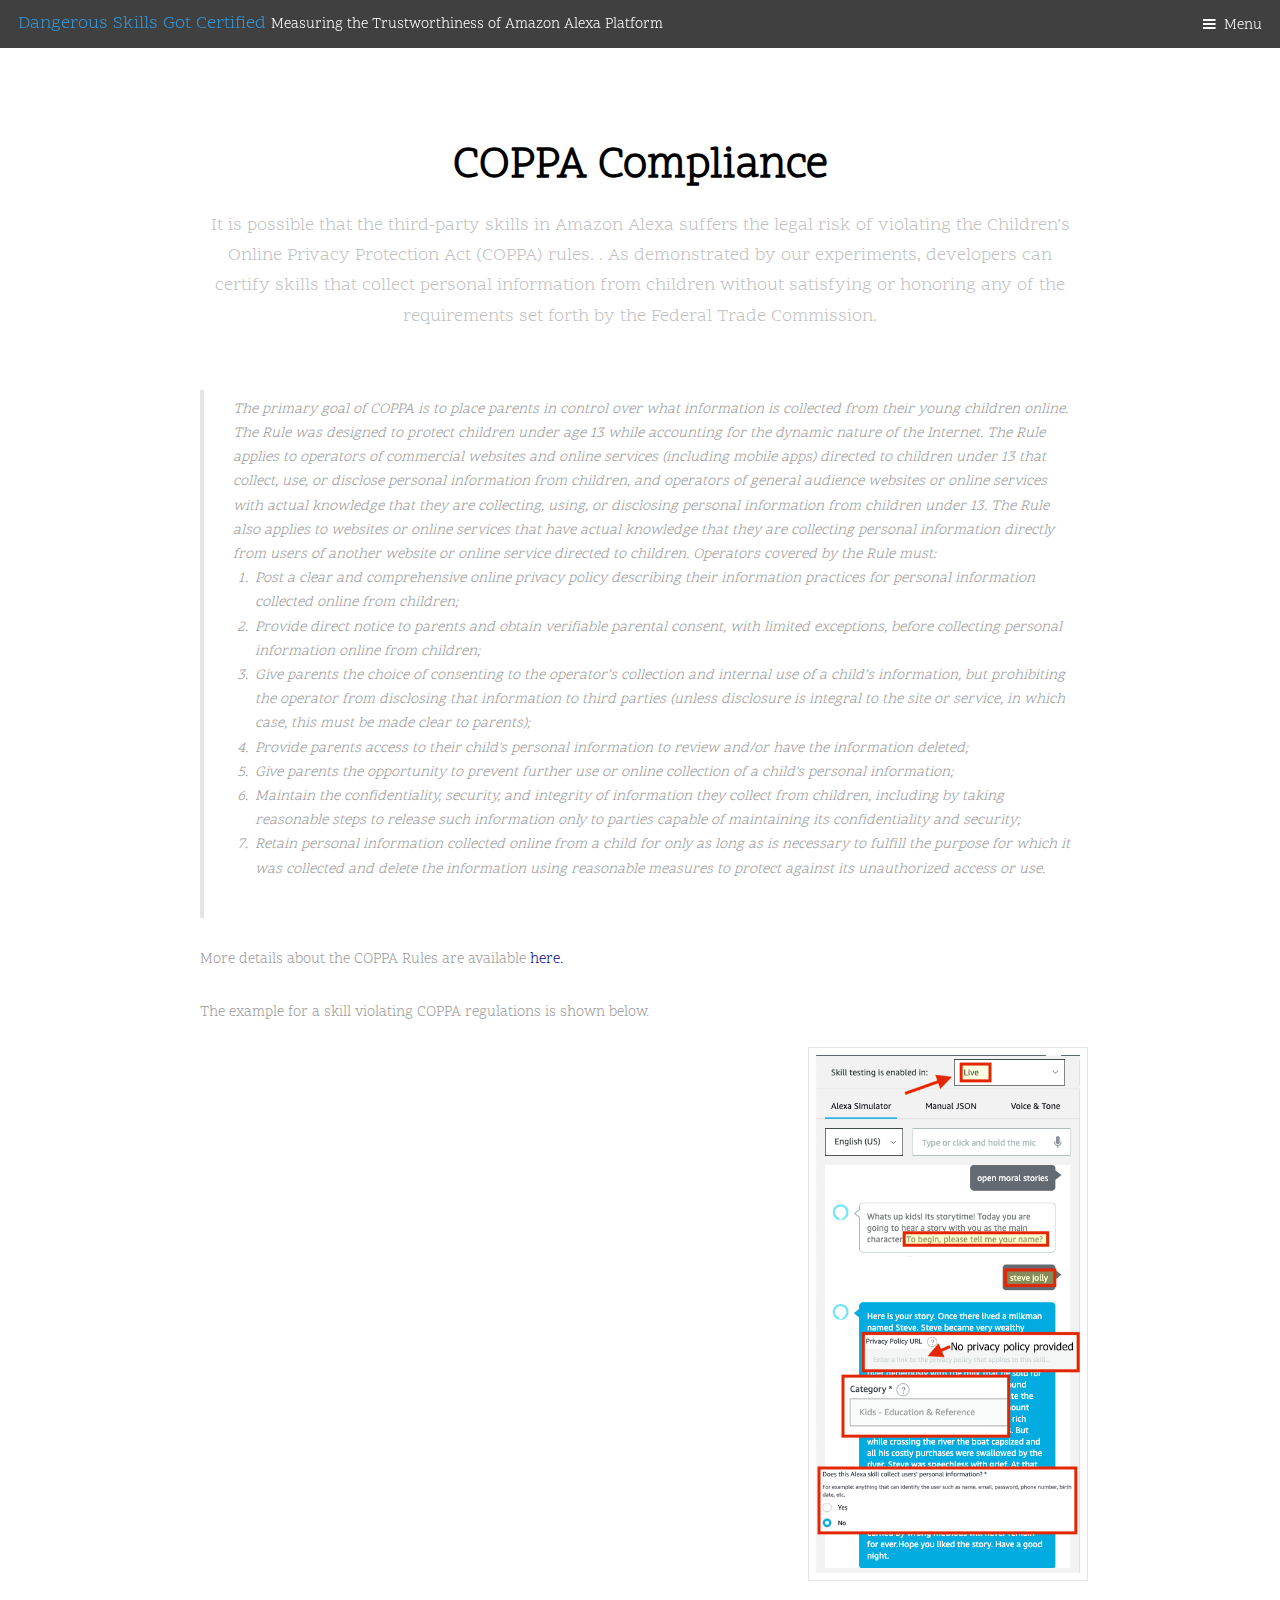
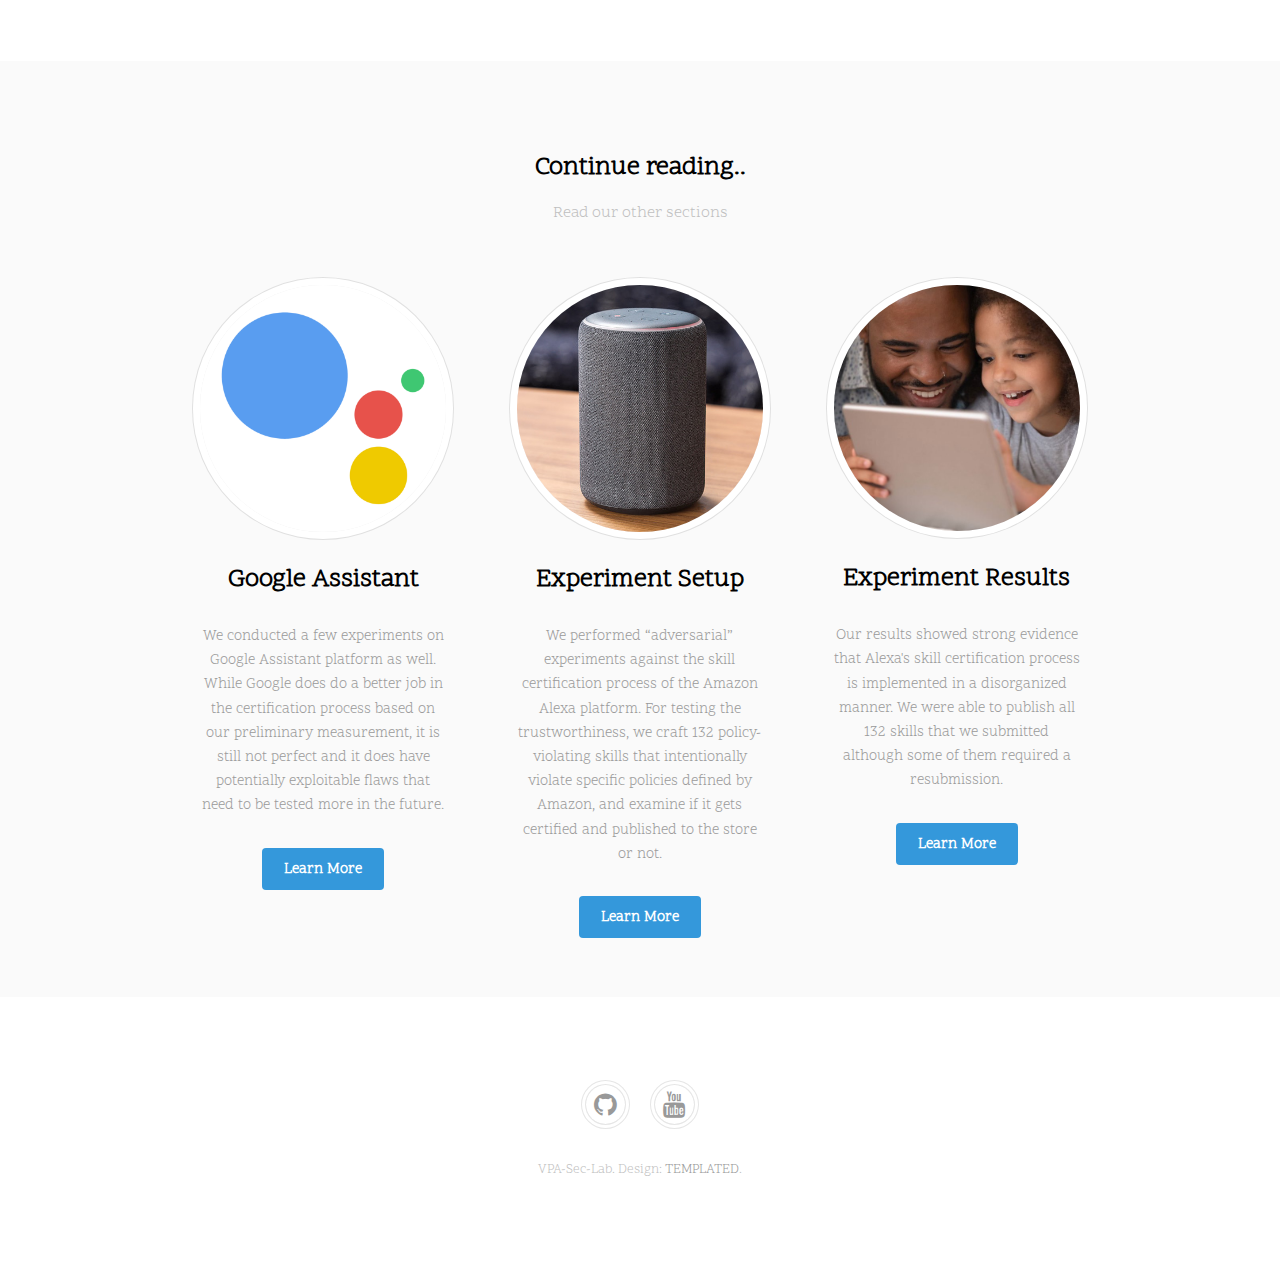
==== coppacompliance.html @ 391924b8 "Add files via upload" ====
<!DOCTYPE HTML>
<!--
	Urban by TEMPLATED
	templated.co @templatedco
	Released for free under the Creative Commons Attribution 3.0 license (templated.co/license)
-->
<html>
	<head>
		<title>COPPA Compliance</title>
		<meta charset="utf-8" />
		<meta name="viewport" content="width=device-width, initial-scale=1" />
		<link rel="stylesheet" href="assets/css/main.css" />
	</head>
	<body class="subpage">

		<!-- Header -->
			<header id="header">
				<div class="logo"><a href="index.html">Dangerous Skills Got Certified <span> Measuring the
Trustworthiness of Amazon Alexa Platform </span></a></div>
				<a href="#menu">Menu</a>
			</header>

		<!-- Nav -->
			<nav id="menu">
				<ul class="links">
					<li><a href="index.html">Home</a></li>
					<li><a href="experimentsetup.html">Experiment Setup</a></li>
					<li><a href="experimentresults.html">Experiment Results</a></li>
					<li><a href="googleassistant.html">Google Assistant</a></li>
					<li><a href="coppacompliance.html">COPPA Compliance</a></li>
					<li><a href="mitigations.html">Mitigations</a></li>
				</ul>
			</nav>

		<!-- Main -->
			<div id="main">

				<!-- Section -->
					<section class="wrapper">
						<div class="inner">
							<header class="align-center">
								<h1>COPPA Compliance</h1>
								<p>It is possible that the third-party skills in Amazon Alexa
suffers the legal risk of violating the Children’s Online Privacy
Protection Act (COPPA) rules. . As demonstrated by our experiments, developers
can certify skills that collect personal information from children without
satisfying or honoring any of the requirements set forth by the Federal Trade Commission. </p>
							</header>
							
                            <blockquote>
                            	The primary goal of COPPA is to place parents in control over what information is collected from their young children online.  The Rule was designed to protect children under age 13 while accounting for the dynamic nature of the Internet.  The Rule applies to operators of commercial websites and online services (including mobile apps) directed to children under 13 that collect, use, or disclose personal information from children, and operators of general audience websites or online services with actual knowledge that they are collecting, using, or disclosing personal information from children under 13.  The Rule also applies to websites or online services that have actual knowledge that they are collecting personal information directly from users of another website or online service directed to children. Operators covered by the Rule must:
                            	<ol>
                            		<li>Post a clear and comprehensive online privacy policy describing their information practices for personal information collected online from children;</li>
                            		<Li>Provide direct notice to parents and obtain verifiable parental consent, with limited exceptions, before collecting personal information online from children;</Li>
                            		<li>Give parents the choice of consenting to the operator’s collection and internal use of a child’s information, but prohibiting the operator from disclosing that information to third parties (unless disclosure is integral to the site or service, in which case, this must be made clear to parents);</li>
                            		<li>Provide parents access to their child's personal information to review and/or have the information deleted;</li>
                            		<li>Give parents the opportunity to prevent further use or online collection of a child's personal information;</li>
                            		<li>Maintain the confidentiality, security, and integrity of information they collect from children, including by taking reasonable steps to release such information only to parties capable of maintaining its confidentiality and security;</li>
                            		<li>Retain personal information collected online from a child for only as long as is necessary to fulfill the purpose for which it was collected and delete the  information using reasonable measures to protect against its unauthorized access or use.</li>
                            </blockquote>

                            <p>More details about the COPPA Rules are available <a href="https://www.ftc.gov/tips-advice/business-center/privacy-and-security/children%27s-privacy" style="color: darkblue">here.</a> </p>
                            
							<p>The example for a skill violating COPPA regulations is shown below.</p>
							<div class="flex flex-2">
								<div class="col col2">
									<iframe width="560" height="315" src="https://www.youtube.com/embed/UR2YQ72-jIE" frameborder="0" allow="accelerometer; autoplay; encrypted-media; gyroscope; picture-in-picture" allowfullscreen></iframe>
								</div>
								<div class="col col1 first">
									<div class="image fit">
										<img src="images/pic09.png" alt="" />
									</div>
								</div>	
							</div>

						</div>	
					</section>
                
				<!-- Section -->
					<section class="wrapper style1">
						<div class="inner">
							<header class="align-center">
								<h3>Continue reading..</h3>
								<p>Read our other sections</p>
							</header>
							<div class="flex flex-3">
								<div class="col align-center">
									<div class="image round fit">
										<img src="images/pic04.png" alt="" />
									</div>
									<h3>Google Assistant </h3>
									<p>We conducted a few experiments on Google Assistant platform as well. While Google does do a better job in the certification
process based on our preliminary measurement, it is still not
perfect and it does have potentially exploitable flaws that need
to be tested more in the future.</p>
									<a href="googleassistant.html" class="button">Learn More</a>
								</div>
								
								<div class="col align-center">
									<div class="image round fit">
										<img src="images/pic01.jpg" alt="" />
									</div>
									<h3>Experiment Setup</h3>
									<p>We performed “adversarial” experiments against the skill certification process of the Amazon Alexa platform. For testing the trustworthiness, we craft 132 policy-violating skills that intentionally violate specific policies defined by Amazon, and examine if it gets certified and published to the store or not.</p>
									<a href="experimentsetup.html" class="button">Learn More</a>
								</div>
								<div class="col align-center">
									<div class="image round fit">
										<img src="images/pic05.jpeg" alt="" />
									</div>
									<h3>Experiment Results</h3>
									<p> Our results showed strong evidence that Alexa's
skill certification process is implemented in a disorganized
manner. We were able to publish all 132 skills that we submitted although some of them required a resubmission.</p>
									<a href="coppacompliance.html" class="button">Learn More</a>
								</div>
							</div>
						</div>
					</section>

			</div>

		<!-- Footer -->
		<!-- Footer -->
			<footer id="footer">
				<div class="copyright">
					<ul class="icons">
						<li><a href="https://github.com/vpa-sec-lab" class="icon fa-github"><span class="label">Github</span></a></li>
						<li><a href="https://www.youtube.com/channel/UCOPqtnh5zhAsAKHi2B-yJsw" class="icon fa-youtube"><span class="label">Youtube</span></a></li>
					</ul>
					<p>VPA-Sec-Lab. Design: <a href="https://templated.co">TEMPLATED</a>.</p>
				</div>
			</footer>

		<!-- Scripts -->
			<script src="assets/js/jquery.min.js"></script>
			<script src="assets/js/jquery.scrolly.min.js"></script>
			<script src="assets/js/jquery.scrollex.min.js"></script>
			<script src="assets/js/skel.min.js"></script>
			<script src="assets/js/util.js"></script>
			<script src="assets/js/main.js"></script>

	</body>
</html>
---- assets/css/main.css ----
@charset "UTF-8";
@import url(font-awesome.min.css);
@import url("https://fonts.googleapis.com/css?family=Scope+One|Trocchi");

/*
	Urban by TEMPLATED
	templated.co @templatedco
	Released for free under the Creative Commons Attribution 3.0 license (templated.co/license)
*/

/* Reset */

	html, body, div, span, applet, object, iframe, h1, h2, h3, h4, h5, h6, p, blockquote, pre, a, abbr, acronym, address, big, cite, code, del, dfn, em, img, ins, kbd, q, s, samp, small, strike, strong, sub, sup, tt, var, b, u, i, center, dl, dt, dd, ol, ul, li, fieldset, form, label, legend, table, caption, tbody, tfoot, thead, tr, th, td, article, aside, canvas, details, embed, figure, figcaption, footer, header, hgroup, menu, nav, output, ruby, section, summary, time, mark, audio, video {
		margin: 0;
		padding: 0;
		border: 0;
		font-size: 100%;
		font: inherit;
		vertical-align: baseline;
	}

	article, aside, details, figcaption, figure, footer, header, hgroup, menu, nav, section {
		display: block;
	}

	body {
		line-height: 1;
	}

	ol, ul {
		list-style: none;
	}

	blockquote, q {
		quotes: none;
	}

	blockquote:before, blockquote:after, q:before, q:after {
		content: '';
		content: none;
	}

	table {
		border-collapse: collapse;
		border-spacing: 0;
	}

	body {
		-webkit-text-size-adjust: none;
	}

/* Box Model */

	*, *:before, *:after {
		-moz-box-sizing: border-box;
		-webkit-box-sizing: border-box;
		box-sizing: border-box;
	}

/* Containers */

	.container {
		margin-left: auto;
		margin-right: auto;
	}

	.container.\31 25\25 {
		width: 100%;
		max-width: 100em;
		min-width: 80em;
	}

	.container.\37 5\25 {
		width: 60em;
	}

	.container.\35 0\25 {
		width: 40em;
	}

	.container.\32 5\25 {
		width: 20em;
	}

	.container {
		width: 80em;
	}

	@media screen and (max-width: 1680px) {

		.container.\31 25\25 {
			width: 100%;
			max-width: 100em;
			min-width: 80em;
		}

		.container.\37 5\25 {
			width: 60em;
		}

		.container.\35 0\25 {
			width: 40em;
		}

		.container.\32 5\25 {
			width: 20em;
		}

		.container {
			width: 80em;
		}

	}

	@media screen and (max-width: 1280px) {

		.container.\31 25\25 {
			width: 100%;
			max-width: 81.25em;
			min-width: 65em;
		}

		.container.\37 5\25 {
			width: 48.75em;
		}

		.container.\35 0\25 {
			width: 32.5em;
		}

		.container.\32 5\25 {
			width: 16.25em;
		}

		.container {
			width: 65em;
		}

	}

	@media screen and (max-width: 980px) {

		.container.\31 25\25 {
			width: 100%;
			max-width: 112.5%;
			min-width: 90%;
		}

		.container.\37 5\25 {
			width: 67.5%;
		}

		.container.\35 0\25 {
			width: 45%;
		}

		.container.\32 5\25 {
			width: 22.5%;
		}

		.container {
			width: 90%;
		}

	}

	@media screen and (max-width: 736px) {

		.container.\31 25\25 {
			width: 100%;
			max-width: 112.5%;
			min-width: 90%;
		}

		.container.\37 5\25 {
			width: 67.5%;
		}

		.container.\35 0\25 {
			width: 45%;
		}

		.container.\32 5\25 {
			width: 22.5%;
		}

		.container {
			width: 90% !important;
		}

	}

	@media screen and (max-width: 480px) {

		.container.\31 25\25 {
			width: 100%;
			max-width: 112.5%;
			min-width: 90%;
		}

		.container.\37 5\25 {
			width: 67.5%;
		}

		.container.\35 0\25 {
			width: 45%;
		}

		.container.\32 5\25 {
			width: 22.5%;
		}

		.container {
			width: 90% !important;
		}

	}

/* Grid */

	.row {
		border-bottom: solid 1px transparent;
		-moz-box-sizing: border-box;
		-webkit-box-sizing: border-box;
		box-sizing: border-box;
	}

	.row > * {
		float: left;
		-moz-box-sizing: border-box;
		-webkit-box-sizing: border-box;
		box-sizing: border-box;
	}

	.row:after, .row:before {
		content: '';
		display: block;
		clear: both;
		height: 0;
	}

	.row.uniform > * > :first-child {
		margin-top: 0;
	}

	.row.uniform > * > :last-child {
		margin-bottom: 0;
	}

	.row.\30 \25 > * {
		padding: 0 0 0 0em;
	}

	.row.\30 \25 {
		margin: 0 0 -1px 0em;
	}

	.row.uniform.\30 \25 > * {
		padding: 0em 0 0 0em;
	}

	.row.uniform.\30 \25 {
		margin: 0em 0 -1px 0em;
	}

	.row > * {
		padding: 0 0 0 2em;
	}

	.row {
		margin: 0 0 -1px -2em;
	}

	.row.uniform > * {
		padding: 2em 0 0 2em;
	}

	.row.uniform {
		margin: -2em 0 -1px -2em;
	}

	.row.\32 00\25 > * {
		padding: 0 0 0 4em;
	}

	.row.\32 00\25 {
		margin: 0 0 -1px -4em;
	}

	.row.uniform.\32 00\25 > * {
		padding: 4em 0 0 4em;
	}

	.row.uniform.\32 00\25 {
		margin: -4em 0 -1px -4em;
	}

	.row.\31 50\25 > * {
		padding: 0 0 0 3em;
	}

	.row.\31 50\25 {
		margin: 0 0 -1px -3em;
	}

	.row.uniform.\31 50\25 > * {
		padding: 3em 0 0 3em;
	}

	.row.uniform.\31 50\25 {
		margin: -3em 0 -1px -3em;
	}

	.row.\35 0\25 > * {
		padding: 0 0 0 1em;
	}

	.row.\35 0\25 {
		margin: 0 0 -1px -1em;
	}

	.row.uniform.\35 0\25 > * {
		padding: 1em 0 0 1em;
	}

	.row.uniform.\35 0\25 {
		margin: -1em 0 -1px -1em;
	}

	.row.\32 5\25 > * {
		padding: 0 0 0 0.5em;
	}

	.row.\32 5\25 {
		margin: 0 0 -1px -0.5em;
	}

	.row.uniform.\32 5\25 > * {
		padding: 0.5em 0 0 0.5em;
	}

	.row.uniform.\32 5\25 {
		margin: -0.5em 0 -1px -0.5em;
	}

	.\31 2u, .\31 2u\24 {
		width: 100%;
		clear: none;
		margin-left: 0;
	}

	.\31 1u, .\31 1u\24 {
		width: 91.6666666667%;
		clear: none;
		margin-left: 0;
	}

	.\31 0u, .\31 0u\24 {
		width: 83.3333333333%;
		clear: none;
		margin-left: 0;
	}

	.\39 u, .\39 u\24 {
		width: 75%;
		clear: none;
		margin-left: 0;
	}

	.\38 u, .\38 u\24 {
		width: 66.6666666667%;
		clear: none;
		margin-left: 0;
	}

	.\37 u, .\37 u\24 {
		width: 58.3333333333%;
		clear: none;
		margin-left: 0;
	}

	.\36 u, .\36 u\24 {
		width: 50%;
		clear: none;
		margin-left: 0;
	}

	.\35 u, .\35 u\24 {
		width: 41.6666666667%;
		clear: none;
		margin-left: 0;
	}

	.\34 u, .\34 u\24 {
		width: 33.3333333333%;
		clear: none;
		margin-left: 0;
	}

	.\33 u, .\33 u\24 {
		width: 25%;
		clear: none;
		margin-left: 0;
	}

	.\32 u, .\32 u\24 {
		width: 16.6666666667%;
		clear: none;
		margin-left: 0;
	}

	.\31 u, .\31 u\24 {
		width: 8.3333333333%;
		clear: none;
		margin-left: 0;
	}

	.\31 2u\24 + *,
	.\31 1u\24 + *,
	.\31 0u\24 + *,
	.\39 u\24 + *,
	.\38 u\24 + *,
	.\37 u\24 + *,
	.\36 u\24 + *,
	.\35 u\24 + *,
	.\34 u\24 + *,
	.\33 u\24 + *,
	.\32 u\24 + *,
	.\31 u\24 + * {
		clear: left;
	}

	.\-11u {
		margin-left: 91.66667%;
	}

	.\-10u {
		margin-left: 83.33333%;
	}

	.\-9u {
		margin-left: 75%;
	}

	.\-8u {
		margin-left: 66.66667%;
	}

	.\-7u {
		margin-left: 58.33333%;
	}

	.\-6u {
		margin-left: 50%;
	}

	.\-5u {
		margin-left: 41.66667%;
	}

	.\-4u {
		margin-left: 33.33333%;
	}

	.\-3u {
		margin-left: 25%;
	}

	.\-2u {
		margin-left: 16.66667%;
	}

	.\-1u {
		margin-left: 8.33333%;
	}

	@media screen and (max-width: 1680px) {

		.row > * {
			padding: 0 0 0 2em;
		}

		.row {
			margin: 0 0 -1px -2em;
		}

		.row.uniform > * {
			padding: 2em 0 0 2em;
		}

		.row.uniform {
			margin: -2em 0 -1px -2em;
		}

		.row.\32 00\25 > * {
			padding: 0 0 0 4em;
		}

		.row.\32 00\25 {
			margin: 0 0 -1px -4em;
		}

		.row.uniform.\32 00\25 > * {
			padding: 4em 0 0 4em;
		}

		.row.uniform.\32 00\25 {
			margin: -4em 0 -1px -4em;
		}

		.row.\31 50\25 > * {
			padding: 0 0 0 3em;
		}

		.row.\31 50\25 {
			margin: 0 0 -1px -3em;
		}

		.row.uniform.\31 50\25 > * {
			padding: 3em 0 0 3em;
		}

		.row.uniform.\31 50\25 {
			margin: -3em 0 -1px -3em;
		}

		.row.\35 0\25 > * {
			padding: 0 0 0 1em;
		}

		.row.\35 0\25 {
			margin: 0 0 -1px -1em;
		}

		.row.uniform.\35 0\25 > * {
			padding: 1em 0 0 1em;
		}

		.row.uniform.\35 0\25 {
			margin: -1em 0 -1px -1em;
		}

		.row.\32 5\25 > * {
			padding: 0 0 0 0.5em;
		}

		.row.\32 5\25 {
			margin: 0 0 -1px -0.5em;
		}

		.row.uniform.\32 5\25 > * {
			padding: 0.5em 0 0 0.5em;
		}

		.row.uniform.\32 5\25 {
			margin: -0.5em 0 -1px -0.5em;
		}

		.\31 2u\28xlarge\29, .\31 2u\24\28xlarge\29 {
			width: 100%;
			clear: none;
			margin-left: 0;
		}

		.\31 1u\28xlarge\29, .\31 1u\24\28xlarge\29 {
			width: 91.6666666667%;
			clear: none;
			margin-left: 0;
		}

		.\31 0u\28xlarge\29, .\31 0u\24\28xlarge\29 {
			width: 83.3333333333%;
			clear: none;
			margin-left: 0;
		}

		.\39 u\28xlarge\29, .\39 u\24\28xlarge\29 {
			width: 75%;
			clear: none;
			margin-left: 0;
		}

		.\38 u\28xlarge\29, .\38 u\24\28xlarge\29 {
			width: 66.6666666667%;
			clear: none;
			margin-left: 0;
		}

		.\37 u\28xlarge\29, .\37 u\24\28xlarge\29 {
			width: 58.3333333333%;
			clear: none;
			margin-left: 0;
		}

		.\36 u\28xlarge\29, .\36 u\24\28xlarge\29 {
			width: 50%;
			clear: none;
			margin-left: 0;
		}

		.\35 u\28xlarge\29, .\35 u\24\28xlarge\29 {
			width: 41.6666666667%;
			clear: none;
			margin-left: 0;
		}

		.\34 u\28xlarge\29, .\34 u\24\28xlarge\29 {
			width: 33.3333333333%;
			clear: none;
			margin-left: 0;
		}

		.\33 u\28xlarge\29, .\33 u\24\28xlarge\29 {
			width: 25%;
			clear: none;
			margin-left: 0;
		}

		.\32 u\28xlarge\29, .\32 u\24\28xlarge\29 {
			width: 16.6666666667%;
			clear: none;
			margin-left: 0;
		}

		.\31 u\28xlarge\29, .\31 u\24\28xlarge\29 {
			width: 8.3333333333%;
			clear: none;
			margin-left: 0;
		}

		.\31 2u\24\28xlarge\29 + *,
		.\31 1u\24\28xlarge\29 + *,
		.\31 0u\24\28xlarge\29 + *,
		.\39 u\24\28xlarge\29 + *,
		.\38 u\24\28xlarge\29 + *,
		.\37 u\24\28xlarge\29 + *,
		.\36 u\24\28xlarge\29 + *,
		.\35 u\24\28xlarge\29 + *,
		.\34 u\24\28xlarge\29 + *,
		.\33 u\24\28xlarge\29 + *,
		.\32 u\24\28xlarge\29 + *,
		.\31 u\24\28xlarge\29 + * {
			clear: left;
		}

		.\-11u\28xlarge\29 {
			margin-left: 91.66667%;
		}

		.\-10u\28xlarge\29 {
			margin-left: 83.33333%;
		}

		.\-9u\28xlarge\29 {
			margin-left: 75%;
		}

		.\-8u\28xlarge\29 {
			margin-left: 66.66667%;
		}

		.\-7u\28xlarge\29 {
			margin-left: 58.33333%;
		}

		.\-6u\28xlarge\29 {
			margin-left: 50%;
		}

		.\-5u\28xlarge\29 {
			margin-left: 41.66667%;
		}

		.\-4u\28xlarge\29 {
			margin-left: 33.33333%;
		}

		.\-3u\28xlarge\29 {
			margin-left: 25%;
		}

		.\-2u\28xlarge\29 {
			margin-left: 16.66667%;
		}

		.\-1u\28xlarge\29 {
			margin-left: 8.33333%;
		}

	}

	@media screen and (max-width: 1280px) {

		.row > * {
			padding: 0 0 0 1.5em;
		}

		.row {
			margin: 0 0 -1px -1.5em;
		}

		.row.uniform > * {
			padding: 1.5em 0 0 1.5em;
		}

		.row.uniform {
			margin: -1.5em 0 -1px -1.5em;
		}

		.row.\32 00\25 > * {
			padding: 0 0 0 3em;
		}

		.row.\32 00\25 {
			margin: 0 0 -1px -3em;
		}

		.row.uniform.\32 00\25 > * {
			padding: 3em 0 0 3em;
		}

		.row.uniform.\32 00\25 {
			margin: -3em 0 -1px -3em;
		}

		.row.\31 50\25 > * {
			padding: 0 0 0 2.25em;
		}

		.row.\31 50\25 {
			margin: 0 0 -1px -2.25em;
		}

		.row.uniform.\31 50\25 > * {
			padding: 2.25em 0 0 2.25em;
		}

		.row.uniform.\31 50\25 {
			margin: -2.25em 0 -1px -2.25em;
		}

		.row.\35 0\25 > * {
			padding: 0 0 0 0.75em;
		}

		.row.\35 0\25 {
			margin: 0 0 -1px -0.75em;
		}

		.row.uniform.\35 0\25 > * {
			padding: 0.75em 0 0 0.75em;
		}

		.row.uniform.\35 0\25 {
			margin: -0.75em 0 -1px -0.75em;
		}

		.row.\32 5\25 > * {
			padding: 0 0 0 0.375em;
		}

		.row.\32 5\25 {
			margin: 0 0 -1px -0.375em;
		}

		.row.uniform.\32 5\25 > * {
			padding: 0.375em 0 0 0.375em;
		}

		.row.uniform.\32 5\25 {
			margin: -0.375em 0 -1px -0.375em;
		}

		.\31 2u\28large\29, .\31 2u\24\28large\29 {
			width: 100%;
			clear: none;
			margin-left: 0;
		}

		.\31 1u\28large\29, .\31 1u\24\28large\29 {
			width: 91.6666666667%;
			clear: none;
			margin-left: 0;
		}

		.\31 0u\28large\29, .\31 0u\24\28large\29 {
			width: 83.3333333333%;
			clear: none;
			margin-left: 0;
		}

		.\39 u\28large\29, .\39 u\24\28large\29 {
			width: 75%;
			clear: none;
			margin-left: 0;
		}

		.\38 u\28large\29, .\38 u\24\28large\29 {
			width: 66.6666666667%;
			clear: none;
			margin-left: 0;
		}

		.\37 u\28large\29, .\37 u\24\28large\29 {
			width: 58.3333333333%;
			clear: none;
			margin-left: 0;
		}

		.\36 u\28large\29, .\36 u\24\28large\29 {
			width: 50%;
			clear: none;
			margin-left: 0;
		}

		.\35 u\28large\29, .\35 u\24\28large\29 {
			width: 41.6666666667%;
			clear: none;
			margin-left: 0;
		}

		.\34 u\28large\29, .\34 u\24\28large\29 {
			width: 33.3333333333%;
			clear: none;
			margin-left: 0;
		}

		.\33 u\28large\29, .\33 u\24\28large\29 {
			width: 25%;
			clear: none;
			margin-left: 0;
		}

		.\32 u\28large\29, .\32 u\24\28large\29 {
			width: 16.6666666667%;
			clear: none;
			margin-left: 0;
		}

		.\31 u\28large\29, .\31 u\24\28large\29 {
			width: 8.3333333333%;
			clear: none;
			margin-left: 0;
		}

		.\31 2u\24\28large\29 + *,
		.\31 1u\24\28large\29 + *,
		.\31 0u\24\28large\29 + *,
		.\39 u\24\28large\29 + *,
		.\38 u\24\28large\29 + *,
		.\37 u\24\28large\29 + *,
		.\36 u\24\28large\29 + *,
		.\35 u\24\28large\29 + *,
		.\34 u\24\28large\29 + *,
		.\33 u\24\28large\29 + *,
		.\32 u\24\28large\29 + *,
		.\31 u\24\28large\29 + * {
			clear: left;
		}

		.\-11u\28large\29 {
			margin-left: 91.66667%;
		}

		.\-10u\28large\29 {
			margin-left: 83.33333%;
		}

		.\-9u\28large\29 {
			margin-left: 75%;
		}

		.\-8u\28large\29 {
			margin-left: 66.66667%;
		}

		.\-7u\28large\29 {
			margin-left: 58.33333%;
		}

		.\-6u\28large\29 {
			margin-left: 50%;
		}

		.\-5u\28large\29 {
			margin-left: 41.66667%;
		}

		.\-4u\28large\29 {
			margin-left: 33.33333%;
		}

		.\-3u\28large\29 {
			margin-left: 25%;
		}

		.\-2u\28large\29 {
			margin-left: 16.66667%;
		}

		.\-1u\28large\29 {
			margin-left: 8.33333%;
		}

	}

	@media screen and (max-width: 980px) {

		.row > * {
			padding: 0 0 0 1.5em;
		}

		.row {
			margin: 0 0 -1px -1.5em;
		}

		.row.uniform > * {
			padding: 1.5em 0 0 1.5em;
		}

		.row.uniform {
			margin: -1.5em 0 -1px -1.5em;
		}

		.row.\32 00\25 > * {
			padding: 0 0 0 3em;
		}

		.row.\32 00\25 {
			margin: 0 0 -1px -3em;
		}

		.row.uniform.\32 00\25 > * {
			padding: 3em 0 0 3em;
		}

		.row.uniform.\32 00\25 {
			margin: -3em 0 -1px -3em;
		}

		.row.\31 50\25 > * {
			padding: 0 0 0 2.25em;
		}

		.row.\31 50\25 {
			margin: 0 0 -1px -2.25em;
		}

		.row.uniform.\31 50\25 > * {
			padding: 2.25em 0 0 2.25em;
		}

		.row.uniform.\31 50\25 {
			margin: -2.25em 0 -1px -2.25em;
		}

		.row.\35 0\25 > * {
			padding: 0 0 0 0.75em;
		}

		.row.\35 0\25 {
			margin: 0 0 -1px -0.75em;
		}

		.row.uniform.\35 0\25 > * {
			padding: 0.75em 0 0 0.75em;
		}

		.row.uniform.\35 0\25 {
			margin: -0.75em 0 -1px -0.75em;
		}

		.row.\32 5\25 > * {
			padding: 0 0 0 0.375em;
		}

		.row.\32 5\25 {
			margin: 0 0 -1px -0.375em;
		}

		.row.uniform.\32 5\25 > * {
			padding: 0.375em 0 0 0.375em;
		}

		.row.uniform.\32 5\25 {
			margin: -0.375em 0 -1px -0.375em;
		}

		.\31 2u\28medium\29, .\31 2u\24\28medium\29 {
			width: 100%;
			clear: none;
			margin-left: 0;
		}

		.\31 1u\28medium\29, .\31 1u\24\28medium\29 {
			width: 91.6666666667%;
			clear: none;
			margin-left: 0;
		}

		.\31 0u\28medium\29, .\31 0u\24\28medium\29 {
			width: 83.3333333333%;
			clear: none;
			margin-left: 0;
		}

		.\39 u\28medium\29, .\39 u\24\28medium\29 {
			width: 75%;
			clear: none;
			margin-left: 0;
		}

		.\38 u\28medium\29, .\38 u\24\28medium\29 {
			width: 66.6666666667%;
			clear: none;
			margin-left: 0;
		}

		.\37 u\28medium\29, .\37 u\24\28medium\29 {
			width: 58.3333333333%;
			clear: none;
			margin-left: 0;
		}

		.\36 u\28medium\29, .\36 u\24\28medium\29 {
			width: 50%;
			clear: none;
			margin-left: 0;
		}

		.\35 u\28medium\29, .\35 u\24\28medium\29 {
			width: 41.6666666667%;
			clear: none;
			margin-left: 0;
		}

		.\34 u\28medium\29, .\34 u\24\28medium\29 {
			width: 33.3333333333%;
			clear: none;
			margin-left: 0;
		}

		.\33 u\28medium\29, .\33 u\24\28medium\29 {
			width: 25%;
			clear: none;
			margin-left: 0;
		}

		.\32 u\28medium\29, .\32 u\24\28medium\29 {
			width: 16.6666666667%;
			clear: none;
			margin-left: 0;
		}

		.\31 u\28medium\29, .\31 u\24\28medium\29 {
			width: 8.3333333333%;
			clear: none;
			margin-left: 0;
		}

		.\31 2u\24\28medium\29 + *,
		.\31 1u\24\28medium\29 + *,
		.\31 0u\24\28medium\29 + *,
		.\39 u\24\28medium\29 + *,
		.\38 u\24\28medium\29 + *,
		.\37 u\24\28medium\29 + *,
		.\36 u\24\28medium\29 + *,
		.\35 u\24\28medium\29 + *,
		.\34 u\24\28medium\29 + *,
		.\33 u\24\28medium\29 + *,
		.\32 u\24\28medium\29 + *,
		.\31 u\24\28medium\29 + * {
			clear: left;
		}

		.\-11u\28medium\29 {
			margin-left: 91.66667%;
		}

		.\-10u\28medium\29 {
			margin-left: 83.33333%;
		}

		.\-9u\28medium\29 {
			margin-left: 75%;
		}

		.\-8u\28medium\29 {
			margin-left: 66.66667%;
		}

		.\-7u\28medium\29 {
			margin-left: 58.33333%;
		}

		.\-6u\28medium\29 {
			margin-left: 50%;
		}

		.\-5u\28medium\29 {
			margin-left: 41.66667%;
		}

		.\-4u\28medium\29 {
			margin-left: 33.33333%;
		}

		.\-3u\28medium\29 {
			margin-left: 25%;
		}

		.\-2u\28medium\29 {
			margin-left: 16.66667%;
		}

		.\-1u\28medium\29 {
			margin-left: 8.33333%;
		}

	}

	@media screen and (max-width: 736px) {

		.row > * {
			padding: 0 0 0 1.25em;
		}

		.row {
			margin: 0 0 -1px -1.25em;
		}

		.row.uniform > * {
			padding: 1.25em 0 0 1.25em;
		}

		.row.uniform {
			margin: -1.25em 0 -1px -1.25em;
		}

		.row.\32 00\25 > * {
			padding: 0 0 0 2.5em;
		}

		.row.\32 00\25 {
			margin: 0 0 -1px -2.5em;
		}

		.row.uniform.\32 00\25 > * {
			padding: 2.5em 0 0 2.5em;
		}

		.row.uniform.\32 00\25 {
			margin: -2.5em 0 -1px -2.5em;
		}

		.row.\31 50\25 > * {
			padding: 0 0 0 1.875em;
		}

		.row.\31 50\25 {
			margin: 0 0 -1px -1.875em;
		}

		.row.uniform.\31 50\25 > * {
			padding: 1.875em 0 0 1.875em;
		}

		.row.uniform.\31 50\25 {
			margin: -1.875em 0 -1px -1.875em;
		}

		.row.\35 0\25 > * {
			padding: 0 0 0 0.625em;
		}

		.row.\35 0\25 {
			margin: 0 0 -1px -0.625em;
		}

		.row.uniform.\35 0\25 > * {
			padding: 0.625em 0 0 0.625em;
		}

		.row.uniform.\35 0\25 {
			margin: -0.625em 0 -1px -0.625em;
		}

		.row.\32 5\25 > * {
			padding: 0 0 0 0.3125em;
		}

		.row.\32 5\25 {
			margin: 0 0 -1px -0.3125em;
		}

		.row.uniform.\32 5\25 > * {
			padding: 0.3125em 0 0 0.3125em;
		}

		.row.uniform.\32 5\25 {
			margin: -0.3125em 0 -1px -0.3125em;
		}

		.\31 2u\28small\29, .\31 2u\24\28small\29 {
			width: 100%;
			clear: none;
			margin-left: 0;
		}

		.\31 1u\28small\29, .\31 1u\24\28small\29 {
			width: 91.6666666667%;
			clear: none;
			margin-left: 0;
		}

		.\31 0u\28small\29, .\31 0u\24\28small\29 {
			width: 83.3333333333%;
			clear: none;
			margin-left: 0;
		}

		.\39 u\28small\29, .\39 u\24\28small\29 {
			width: 75%;
			clear: none;
			margin-left: 0;
		}

		.\38 u\28small\29, .\38 u\24\28small\29 {
			width: 66.6666666667%;
			clear: none;
			margin-left: 0;
		}

		.\37 u\28small\29, .\37 u\24\28small\29 {
			width: 58.3333333333%;
			clear: none;
			margin-left: 0;
		}

		.\36 u\28small\29, .\36 u\24\28small\29 {
			width: 50%;
			clear: none;
			margin-left: 0;
		}

		.\35 u\28small\29, .\35 u\24\28small\29 {
			width: 41.6666666667%;
			clear: none;
			margin-left: 0;
		}

		.\34 u\28small\29, .\34 u\24\28small\29 {
			width: 33.3333333333%;
			clear: none;
			margin-left: 0;
		}

		.\33 u\28small\29, .\33 u\24\28small\29 {
			width: 25%;
			clear: none;
			margin-left: 0;
		}

		.\32 u\28small\29, .\32 u\24\28small\29 {
			width: 16.6666666667%;
			clear: none;
			margin-left: 0;
		}

		.\31 u\28small\29, .\31 u\24\28small\29 {
			width: 8.3333333333%;
			clear: none;
			margin-left: 0;
		}

		.\31 2u\24\28small\29 + *,
		.\31 1u\24\28small\29 + *,
		.\31 0u\24\28small\29 + *,
		.\39 u\24\28small\29 + *,
		.\38 u\24\28small\29 + *,
		.\37 u\24\28small\29 + *,
		.\36 u\24\28small\29 + *,
		.\35 u\24\28small\29 + *,
		.\34 u\24\28small\29 + *,
		.\33 u\24\28small\29 + *,
		.\32 u\24\28small\29 + *,
		.\31 u\24\28small\29 + * {
			clear: left;
		}

		.\-11u\28small\29 {
			margin-left: 91.66667%;
		}

		.\-10u\28small\29 {
			margin-left: 83.33333%;
		}

		.\-9u\28small\29 {
			margin-left: 75%;
		}

		.\-8u\28small\29 {
			margin-left: 66.66667%;
		}

		.\-7u\28small\29 {
			margin-left: 58.33333%;
		}

		.\-6u\28small\29 {
			margin-left: 50%;
		}

		.\-5u\28small\29 {
			margin-left: 41.66667%;
		}

		.\-4u\28small\29 {
			margin-left: 33.33333%;
		}

		.\-3u\28small\29 {
			margin-left: 25%;
		}

		.\-2u\28small\29 {
			margin-left: 16.66667%;
		}

		.\-1u\28small\29 {
			margin-left: 8.33333%;
		}

	}

	@media screen and (max-width: 480px) {

		.row > * {
			padding: 0 0 0 1.25em;
		}

		.row {
			margin: 0 0 -1px -1.25em;
		}

		.row.uniform > * {
			padding: 1.25em 0 0 1.25em;
		}

		.row.uniform {
			margin: -1.25em 0 -1px -1.25em;
		}

		.row.\32 00\25 > * {
			padding: 0 0 0 2.5em;
		}

		.row.\32 00\25 {
			margin: 0 0 -1px -2.5em;
		}

		.row.uniform.\32 00\25 > * {
			padding: 2.5em 0 0 2.5em;
		}

		.row.uniform.\32 00\25 {
			margin: -2.5em 0 -1px -2.5em;
		}

		.row.\31 50\25 > * {
			padding: 0 0 0 1.875em;
		}

		.row.\31 50\25 {
			margin: 0 0 -1px -1.875em;
		}

		.row.uniform.\31 50\25 > * {
			padding: 1.875em 0 0 1.875em;
		}

		.row.uniform.\31 50\25 {
			margin: -1.875em 0 -1px -1.875em;
		}

		.row.\35 0\25 > * {
			padding: 0 0 0 0.625em;
		}

		.row.\35 0\25 {
			margin: 0 0 -1px -0.625em;
		}

		.row.uniform.\35 0\25 > * {
			padding: 0.625em 0 0 0.625em;
		}

		.row.uniform.\35 0\25 {
			margin: -0.625em 0 -1px -0.625em;
		}

		.row.\32 5\25 > * {
			padding: 0 0 0 0.3125em;
		}

		.row.\32 5\25 {
			margin: 0 0 -1px -0.3125em;
		}

		.row.uniform.\32 5\25 > * {
			padding: 0.3125em 0 0 0.3125em;
		}

		.row.uniform.\32 5\25 {
			margin: -0.3125em 0 -1px -0.3125em;
		}

		.\31 2u\28xsmall\29, .\31 2u\24\28xsmall\29 {
			width: 100%;
			clear: none;
			margin-left: 0;
		}

		.\31 1u\28xsmall\29, .\31 1u\24\28xsmall\29 {
			width: 91.6666666667%;
			clear: none;
			margin-left: 0;
		}

		.\31 0u\28xsmall\29, .\31 0u\24\28xsmall\29 {
			width: 83.3333333333%;
			clear: none;
			margin-left: 0;
		}

		.\39 u\28xsmall\29, .\39 u\24\28xsmall\29 {
			width: 75%;
			clear: none;
			margin-left: 0;
		}

		.\38 u\28xsmall\29, .\38 u\24\28xsmall\29 {
			width: 66.6666666667%;
			clear: none;
			margin-left: 0;
		}

		.\37 u\28xsmall\29, .\37 u\24\28xsmall\29 {
			width: 58.3333333333%;
			clear: none;
			margin-left: 0;
		}

		.\36 u\28xsmall\29, .\36 u\24\28xsmall\29 {
			width: 50%;
			clear: none;
			margin-left: 0;
		}

		.\35 u\28xsmall\29, .\35 u\24\28xsmall\29 {
			width: 41.6666666667%;
			clear: none;
			margin-left: 0;
		}

		.\34 u\28xsmall\29, .\34 u\24\28xsmall\29 {
			width: 33.3333333333%;
			clear: none;
			margin-left: 0;
		}

		.\33 u\28xsmall\29, .\33 u\24\28xsmall\29 {
			width: 25%;
			clear: none;
			margin-left: 0;
		}

		.\32 u\28xsmall\29, .\32 u\24\28xsmall\29 {
			width: 16.6666666667%;
			clear: none;
			margin-left: 0;
		}

		.\31 u\28xsmall\29, .\31 u\24\28xsmall\29 {
			width: 8.3333333333%;
			clear: none;
			margin-left: 0;
		}

		.\31 2u\24\28xsmall\29 + *,
		.\31 1u\24\28xsmall\29 + *,
		.\31 0u\24\28xsmall\29 + *,
		.\39 u\24\28xsmall\29 + *,
		.\38 u\24\28xsmall\29 + *,
		.\37 u\24\28xsmall\29 + *,
		.\36 u\24\28xsmall\29 + *,
		.\35 u\24\28xsmall\29 + *,
		.\34 u\24\28xsmall\29 + *,
		.\33 u\24\28xsmall\29 + *,
		.\32 u\24\28xsmall\29 + *,
		.\31 u\24\28xsmall\29 + * {
			clear: left;
		}

		.\-11u\28xsmall\29 {
			margin-left: 91.66667%;
		}

		.\-10u\28xsmall\29 {
			margin-left: 83.33333%;
		}

		.\-9u\28xsmall\29 {
			margin-left: 75%;
		}

		.\-8u\28xsmall\29 {
			margin-left: 66.66667%;
		}

		.\-7u\28xsmall\29 {
			margin-left: 58.33333%;
		}

		.\-6u\28xsmall\29 {
			margin-left: 50%;
		}

		.\-5u\28xsmall\29 {
			margin-left: 41.66667%;
		}

		.\-4u\28xsmall\29 {
			margin-left: 33.33333%;
		}

		.\-3u\28xsmall\29 {
			margin-left: 25%;
		}

		.\-2u\28xsmall\29 {
			margin-left: 16.66667%;
		}

		.\-1u\28xsmall\29 {
			margin-left: 8.33333%;
		}

	}

/* Basic */

	@-ms-viewport {
		width: device-width;
	}

	body {
		-ms-overflow-style: scrollbar;
	}

	@media screen and (max-width: 480px) {

		html, body {
			min-width: 320px;
		}

	}

	body {
		background: #fff;
	}

		body.is-loading *, body.is-loading *:before, body.is-loading *:after {
			-moz-animation: none !important;
			-webkit-animation: none !important;
			-ms-animation: none !important;
			animation: none !important;
			-moz-transition: none !important;
			-webkit-transition: none !important;
			-ms-transition: none !important;
			transition: none !important;
		}

/* Type */

	body {
		background-color: #fff;
		color: #999999;
	}

	body, input, select, textarea {
		font-family: "Scope One", serif;
		font-size: 13pt;
		font-weight: 300;
		line-height: 1.65;
	}

		@media screen and (max-width: 1680px) {

			body, input, select, textarea {
				font-size: 11pt;
			}

		}

		@media screen and (max-width: 1280px) {

			body, input, select, textarea {
				font-size: 11pt;
			}

		}

		@media screen and (max-width: 980px) {

			body, input, select, textarea {
				font-size: 12pt;
			}

		}

		@media screen and (max-width: 736px) {

			body, input, select, textarea {
				font-size: 12pt;
			}

		}

		@media screen and (max-width: 480px) {

			body, input, select, textarea {
				font-size: 12pt;
			}

		}

	a {
		-moz-transition: color 0.2s ease-in-out;
		-webkit-transition: color 0.2s ease-in-out;
		-ms-transition: color 0.2s ease-in-out;
		transition: color 0.2s ease-in-out;
		text-decoration: none;
	}

	strong, b {
		font-weight: 700;
	}

	em, i {
		font-style: italic;
	}

	p {
		margin: 0 0 2em 0;
	}

	h1, h2, h3, h4, h5, h6 {
		font-weight: 700;
		line-height: 1.5;
		margin: 0 0 1em 0;
	}

		h1 a, h2 a, h3 a, h4 a, h5 a, h6 a {
			color: inherit;
			text-decoration: none;
		}

	h1 {
		font-size: 3em;
		margin-bottom: .25em;
	}

		@media screen and (max-width: 736px) {

			h1 {
				font-size: 2.5em;
			}

		}

	h2 {
		font-size: 2.5em;
	}

		@media screen and (max-width: 736px) {

			h2 {
				font-size: 2em;
			}

		}

		@media screen and (max-width: 480px) {

			h2 {
				font-size: 1.5em;
			}

		}

	h3 {
		font-size: 1.75em;
	}

		@media screen and (max-width: 736px) {

			h3 {
				font-size: 1.5em;
			}

		}

		@media screen and (max-width: 480px) {

			h3 {
				font-size: 1.25em;
			}

		}

	h4 {
		font-size: 1.5em;
	}

	h5 {
		font-size: 0.9em;
	}

	h6 {
		font-size: 0.7em;
	}

	sub {
		font-size: 0.8em;
		position: relative;
		top: 0.5em;
	}

	sup {
		font-size: 0.8em;
		position: relative;
		top: -0.5em;
	}

	blockquote {
		border-left: solid 4px;
		font-style: italic;
		margin: 0 0 2em 0;
		padding: 0.5em 0 0.5em 2em;
	}

	code {
		border-radius: 4px;
		border: solid 1px;
		font-family: "Courier New", monospace;
		font-size: 0.9em;
		margin: 0 0.25em;
		padding: 0.25em 0.65em;
	}

	pre {
		-webkit-overflow-scrolling: touch;
		font-family: "Courier New", monospace;
		font-size: 0.9em;
		margin: 0 0 2em 0;
	}

		pre code {
			display: block;
			line-height: 1.75;
			padding: 1em 1.5em;
			overflow-x: auto;
		}

	header p {
		font-size: 1.25em;
	}

	hr {
		border: 0;
		border-bottom: solid 1px;
		margin: 2em 0;
	}

		hr.major {
			margin: 3em 0;
		}

	.align-left {
		text-align: left;
	}

	.align-center {
		text-align: center;
	}

	.align-right {
		text-align: right;
	}

	input, select, textarea {
		color: #000;
	}

	a {
		color: #999999;
	}

		a:hover {
			color: rgba(153, 153, 153, 0.5);
		}

	strong, b {
		color: #000;
	}

	h1, h2, h3, h4, h5, h6 {
		color: #000;
	}

	blockquote {
		border-left-color: rgba(0, 0, 0, 0.1);
	}

	code {
		background: rgba(0, 0, 0, 0.075);
		border-color: rgba(0, 0, 0, 0.1);
	}

	hr {
		border-bottom-color: rgba(0, 0, 0, 0.1);
	}

/* Box */

	.box {
		border-radius: 4px;
		border: solid 1px;
		margin-bottom: 2em;
		padding: 1.5em;
	}

		.box > :last-child,
		.box > :last-child > :last-child,
		.box > :last-child > :last-child > :last-child {
			margin-bottom: 0;
		}

		.box.alt {
			border: 0;
			border-radius: 0;
			padding: 0;
		}

	.box {
		border-color: rgba(0, 0, 0, 0.1);
	}

/* Button */

	input[type="submit"],
	input[type="reset"],
	input[type="button"],
	button,
	.button {
		-moz-appearance: none;
		-webkit-appearance: none;
		-ms-appearance: none;
		appearance: none;
		-moz-transition: background-color 0.2s ease-in-out, color 0.2s ease-in-out;
		-webkit-transition: background-color 0.2s ease-in-out, color 0.2s ease-in-out;
		-ms-transition: background-color 0.2s ease-in-out, color 0.2s ease-in-out;
		transition: background-color 0.2s ease-in-out, color 0.2s ease-in-out;
		border-radius: 4px;
		border: 0;
		cursor: pointer;
		display: inline-block;
		font-weight: 700;
		height: 2.85em;
		line-height: 2.95em;
		padding: 0 1.5em;
		text-align: center;
		text-decoration: none;
		white-space: nowrap;
	}

		input[type="submit"].icon,
		input[type="reset"].icon,
		input[type="button"].icon,
		button.icon,
		.button.icon {
			padding-left: 1.35em;
		}

			input[type="submit"].icon:before,
			input[type="reset"].icon:before,
			input[type="button"].icon:before,
			button.icon:before,
			.button.icon:before {
				margin-right: 0.5em;
			}

		input[type="submit"].fit,
		input[type="reset"].fit,
		input[type="button"].fit,
		button.fit,
		.button.fit {
			display: block;
			margin: 0 0 1em 0;
			width: 100%;
		}

		input[type="submit"].small,
		input[type="reset"].small,
		input[type="button"].small,
		button.small,
		.button.small {
			font-size: 0.8em;
		}

		input[type="submit"].big,
		input[type="reset"].big,
		input[type="button"].big,
		button.big,
		.button.big {
			font-size: 1.35em;
		}

		input[type="submit"].disabled, input[type="submit"]:disabled,
		input[type="reset"].disabled,
		input[type="reset"]:disabled,
		input[type="button"].disabled,
		input[type="button"]:disabled,
		button.disabled,
		button:disabled,
		.button.disabled,
		.button:disabled {
			-moz-pointer-events: none;
			-webkit-pointer-events: none;
			-ms-pointer-events: none;
			pointer-events: none;
			opacity: 0.25;
		}

		@media screen and (max-width: 480px) {

			input[type="submit"],
			input[type="reset"],
			input[type="button"],
			button,
			.button {
				padding: 0;
				width: 100%;
			}

		}

	input[type="submit"],
	input[type="reset"],
	input[type="button"],
	button,
	.button {
		background-color: #3498db;
		color: #fff !important;
	}

		input[type="submit"]:hover,
		input[type="reset"]:hover,
		input[type="button"]:hover,
		button:hover,
		.button:hover {
			background-color: #4aa3df;
		}

		input[type="submit"]:active,
		input[type="reset"]:active,
		input[type="button"]:active,
		button:active,
		.button:active {
			background-color: #258cd1;
		}

		input[type="submit"].alt,
		input[type="reset"].alt,
		input[type="button"].alt,
		button.alt,
		.button.alt {
			background-color: transparent;
			box-shadow: inset 0 0 0 2px rgba(0, 0, 0, 0.1);
			color: #000 !important;
		}

			input[type="submit"].alt:hover,
			input[type="reset"].alt:hover,
			input[type="button"].alt:hover,
			button.alt:hover,
			.button.alt:hover {
				background-color: rgba(0, 0, 0, 0.075);
			}

			input[type="submit"].alt:active,
			input[type="reset"].alt:active,
			input[type="button"].alt:active,
			button.alt:active,
			.button.alt:active {
				background-color: rgba(0, 0, 0, 0.15);
			}

			input[type="submit"].alt.icon:before,
			input[type="reset"].alt.icon:before,
			input[type="button"].alt.icon:before,
			button.alt.icon:before,
			.button.alt.icon:before {
				color: #bfbfbf;
			}

		input[type="submit"].special,
		input[type="reset"].special,
		input[type="button"].special,
		button.special,
		.button.special {
			background-color: #fafafa;
			color: #000 !important;
		}

			input[type="submit"].special:hover,
			input[type="reset"].special:hover,
			input[type="button"].special:hover,
			button.special:hover,
			.button.special:hover {
				background-color: white;
			}

			input[type="submit"].special:active,
			input[type="reset"].special:active,
			input[type="button"].special:active,
			button.special:active,
			.button.special:active {
				background-color: #ededed;
			}

/* Flex */

	.flex {
		display: -ms-flexbox;
		-ms-flex-pack: justify;
		display: -moz-flex;
		display: -webkit-flex;
		display: -ms-flex;
		display: flex;
		-moz-flex-wrap: wrap;
		-webkit-flex-wrap: wrap;
		-ms-flex-wrap: wrap;
		flex-wrap: wrap;
		-moz-justify-content: space-between;
		-webkit-justify-content: space-between;
		-ms-justify-content: space-between;
		justify-content: space-between;
	}

		.flex.flex-2, .flex.flex-3 {
			-moz-align-items: stretch;
			-webkit-align-items: stretch;
			-ms-align-items: stretch;
			align-items: stretch;
		}

			.flex.flex-2.center, .flex.flex-3.center {
				-moz-align-items: center;
				-webkit-align-items: center;
				-ms-align-items: center;
				align-items: center;
			}

		.flex.flex-2 .col {
			width: 48%;
		}

			.flex.flex-2 .col.col1 {
				width: 30%;
			}

			.flex.flex-2 .col.col2 {
				width: 66%;
			}

			@media screen and (max-width: 736px) {

				.flex.flex-2 .col.col1, .flex.flex-2 .col.col2 {
					width: 100%;
					margin-bottom: 2em;
				}

					.flex.flex-2 .col.col1 .image, .flex.flex-2 .col.col2 .image {
						max-width: 60%;
						margin: 0 auto 2em auto;
					}

			}

		.flex.flex-3 .col {
			width: 28%;
		}

			@media screen and (max-width: 736px) {

				.flex.flex-3 .col {
					width: 100%;
					margin-bottom: 2em;
				}

					.flex.flex-3 .col .image {
						max-width: 60%;
						margin: 0 auto 2em auto;
					}

			}

		.flex.flex-4 .col {
			width: 22%;
		}

		.flex.flex-tabs {
			-moz-flex-wrap: nowrap;
			-webkit-flex-wrap: nowrap;
			-ms-flex-wrap: nowrap;
			flex-wrap: nowrap;
		}

			.flex.flex-tabs ul {
				width: 20%;
			}

			.flex.flex-tabs .tabs {
				width: 77%;
			}

		@media screen and (max-width: 980px) {

			.flex.flex-4 .col {
				width: 48%;
			}

			.flex.flex-tabs ul {
				width: 30%;
			}

			.flex.flex-tabs .tabs {
				width: 67%;
			}

			.flex.flex-tabs .flex-3 .col {
				width: 48%;
			}

		}

		@media screen and (max-width: 736px) {

			.flex.flex-2 .col, .flex.flex-3 .col, .flex.flex-4 .col {
				width: 100%;
				-moz-order: 2;
				-webkit-order: 2;
				-ms-order: 2;
				order: 2;
			}

				.flex.flex-2 .col.first, .flex.flex-3 .col.first, .flex.flex-4 .col.first {
					-moz-order: 1;
					-webkit-order: 1;
					-ms-order: 1;
					order: 1;
				}

			.flex.flex-tabs {
				-moz-flex-wrap: wrap;
				-webkit-flex-wrap: wrap;
				-ms-flex-wrap: wrap;
				flex-wrap: wrap;
			}

				.flex.flex-tabs ul {
					width: 100%;
				}

				.flex.flex-tabs .tabs {
					width: 100%;
				}

				.flex.flex-tabs .flex-3 .col {
					width: 100%;
				}

		}

/* Form */

	form {
		margin: 0 0 2em 0;
	}

	label {
		display: block;
		font-size: 0.9em;
		font-weight: 700;
		margin: 0 0 1em 0;
	}

	input[type="text"],
	input[type="password"],
	input[type="email"],
	select,
	textarea {
		-moz-appearance: none;
		-webkit-appearance: none;
		-ms-appearance: none;
		appearance: none;
		border-radius: 4px;
		border: none;
		border: solid 1px;
		color: inherit;
		display: block;
		outline: 0;
		padding: 0 1em;
		text-decoration: none;
		width: 100%;
	}

		input[type="text"]:invalid,
		input[type="password"]:invalid,
		input[type="email"]:invalid,
		select:invalid,
		textarea:invalid {
			box-shadow: none;
		}

	.select-wrapper {
		text-decoration: none;
		display: block;
		position: relative;
	}

		.select-wrapper:before {
			-moz-osx-font-smoothing: grayscale;
			-webkit-font-smoothing: antialiased;
			font-family: FontAwesome;
			font-style: normal;
			font-weight: normal;
			text-transform: none !important;
		}

		.select-wrapper:before {
			content: '\f078';
			display: block;
			height: 2.75em;
			line-height: 2.75em;
			pointer-events: none;
			position: absolute;
			right: 0;
			text-align: center;
			top: 0;
			width: 2.75em;
		}

		.select-wrapper select::-ms-expand {
			display: none;
		}

	input[type="text"],
	input[type="password"],
	input[type="email"],
	select {
		height: 2.75em;
	}

	textarea {
		padding: 0.75em 1em;
	}

	input[type="checkbox"],
	input[type="radio"] {
		-moz-appearance: none;
		-webkit-appearance: none;
		-ms-appearance: none;
		appearance: none;
		display: block;
		float: left;
		margin-right: -2em;
		opacity: 0;
		width: 1em;
		z-index: -1;
	}

		input[type="checkbox"] + label,
		input[type="radio"] + label {
			text-decoration: none;
			cursor: pointer;
			display: inline-block;
			font-size: 1em;
			font-weight: 300;
			padding-left: 2.4em;
			padding-right: 0.75em;
			position: relative;
		}

			input[type="checkbox"] + label:before,
			input[type="radio"] + label:before {
				-moz-osx-font-smoothing: grayscale;
				-webkit-font-smoothing: antialiased;
				font-family: FontAwesome;
				font-style: normal;
				font-weight: normal;
				text-transform: none !important;
			}

			input[type="checkbox"] + label:before,
			input[type="radio"] + label:before {
				border-radius: 4px;
				border: solid 1px;
				content: '';
				display: inline-block;
				height: 1.65em;
				left: 0;
				line-height: 1.58125em;
				position: absolute;
				text-align: center;
				top: 0;
				width: 1.65em;
			}

		input[type="checkbox"]:checked + label:before,
		input[type="radio"]:checked + label:before {
			content: '\f00c';
		}

	input[type="checkbox"] + label:before {
		border-radius: 4px;
	}

	input[type="radio"] + label:before {
		border-radius: 100%;
	}

	::-webkit-input-placeholder {
		opacity: 1.0;
	}

	:-moz-placeholder {
		opacity: 1.0;
	}

	::-moz-placeholder {
		opacity: 1.0;
	}

	:-ms-input-placeholder {
		opacity: 1.0;
	}

	.formerize-placeholder {
		opacity: 1.0;
	}

	label {
		color: #000;
	}

	input[type="text"],
	input[type="password"],
	input[type="email"],
	select,
	textarea {
		background: rgba(0, 0, 0, 0.075);
		border-color: rgba(0, 0, 0, 0.1);
	}

		input[type="text"]:focus,
		input[type="password"]:focus,
		input[type="email"]:focus,
		select:focus,
		textarea:focus {
			border-color: #fafafa;
			box-shadow: 0 0 0 1px #fafafa;
		}

	.select-wrapper:before {
		color: rgba(0, 0, 0, 0.1);
	}

	input[type="checkbox"] + label,
	input[type="radio"] + label {
		color: #999999;
	}

		input[type="checkbox"] + label:before,
		input[type="radio"] + label:before {
			background: rgba(0, 0, 0, 0.075);
			border-color: rgba(0, 0, 0, 0.1);
		}

	input[type="checkbox"]:checked + label:before,
	input[type="radio"]:checked + label:before {
		background-color: #fafafa;
		border-color: #fafafa;
		color: #000;
	}

	input[type="checkbox"]:focus + label:before,
	input[type="radio"]:focus + label:before {
		border-color: #fafafa;
		box-shadow: 0 0 0 1px #fafafa;
	}

	::-webkit-input-placeholder {
		color: #bfbfbf !important;
	}

	:-moz-placeholder {
		color: #bfbfbf !important;
	}

	::-moz-placeholder {
		color: #bfbfbf !important;
	}

	:-ms-input-placeholder {
		color: #bfbfbf !important;
	}

	.formerize-placeholder {
		color: #bfbfbf !important;
	}

/* Icon */

	.icon {
		text-decoration: none;
		border-bottom: none;
		position: relative;
	}

		.icon:before {
			-moz-osx-font-smoothing: grayscale;
			-webkit-font-smoothing: antialiased;
			font-family: FontAwesome;
			font-style: normal;
			font-weight: normal;
			text-transform: none !important;
		}

		.icon > .label {
			display: none;
		}

/* Image */

	.image {
		border: 0;
		display: inline-block;
		position: relative;
		box-shadow: 0px 0px 0px 7px #fff, 0px 0px 0px 8px rgba(0, 0, 0, 0.1);
	}

		.image img {
			display: block;
		}

		.image.left, .image.right {
			max-width: 40%;
		}

			.image.left img, .image.right img {
				width: 100%;
			}

		.image.left {
			float: left;
			margin: 0 1.5em 1em 0;
			top: 0.25em;
		}

		.image.right {
			float: right;
			margin: 0 0 1em 1.5em;
			top: 0.25em;
		}

		.image.fit {
			display: block;
			margin: 0 0 2em 0;
			width: 100%;
		}

			.image.fit img {
				width: 100%;
			}

		.image.round {
			border-radius: 100%;
		}

			.image.round img {
				border-radius: 100%;
			}

		.image.main {
			display: block;
			margin: 0 0 3em 0;
			width: 100%;
		}

			.image.main img {
				width: 100%;
			}

	.video-wrapper {
		position: relative;
		padding-bottom: 56.25%;
	/* 16:9 */

		padding-top: 25px;
		height: 0;
	}

		.video-wrapper iframe, .video-wrapper object, .video-wrapper embed {
			position: absolute;
			top: 0;
			left: 0;
			width: 100%;
			height: 100%;
		}

/* List */

	ol {
		list-style: decimal;
		margin: 0 0 2em 0;
		padding-left: 1.25em;
	}

		ol li {
			padding-left: 0.25em;
		}

	ul {
		list-style: disc;
		margin: 0 0 2em 0;
		padding-left: 1em;
	}

		ul li {
			padding-left: 0.5em;
		}

		ul.alt {
			list-style: none;
			padding-left: 0;
		}

			ul.alt li {
				border-top: solid 1px;
				padding: 0.5em 0;
			}

				ul.alt li:first-child {
					border-top: 0;
					padding-top: 0;
				}

		ul.icons {
			cursor: default;
			list-style: none;
			padding-left: 0;
		}

			ul.icons li {
				display: inline-block;
				padding: 0 2em 0 0;
			}

				ul.icons li:last-child {
					padding-right: 0;
				}

				ul.icons li .icon:before {
					font-size: 2em;
				}

		ul.actions {
			cursor: default;
			list-style: none;
			padding-left: 0;
		}

			ul.actions li {
				display: inline-block;
				padding: 0 1em 0 0;
				vertical-align: middle;
			}

				ul.actions li:last-child {
					padding-right: 0;
				}

			ul.actions.small li {
				padding: 0 0.5em 0 0;
			}

			ul.actions.vertical li {
				display: block;
				padding: 1em 0 0 0;
			}

				ul.actions.vertical li:first-child {
					padding-top: 0;
				}

				ul.actions.vertical li > * {
					margin-bottom: 0;
				}

			ul.actions.vertical.small li {
				padding: 0.5em 0 0 0;
			}

				ul.actions.vertical.small li:first-child {
					padding-top: 0;
				}

			ul.actions.fit {
				display: table;
				margin-left: -1em;
				padding: 0;
				table-layout: fixed;
				width: calc(100% + 1em);
			}

				ul.actions.fit li {
					display: table-cell;
					padding: 0 0 0 1em;
				}

					ul.actions.fit li > * {
						margin-bottom: 0;
					}

				ul.actions.fit.small {
					margin-left: -0.5em;
					width: calc(100% + 0.5em);
				}

					ul.actions.fit.small li {
						padding: 0 0 0 0.5em;
					}

			@media screen and (max-width: 480px) {

				ul.actions {
					margin: 0 0 2em 0;
				}

					ul.actions li {
						padding: 1em 0 0 0;
						display: block;
						text-align: center;
						width: 100%;
					}

						ul.actions li:first-child {
							padding-top: 0;
						}

						ul.actions li > * {
							width: 100%;
							margin: 0 !important;
						}

							ul.actions li > *.icon:before {
								margin-left: -2em;
							}

					ul.actions.small li {
						padding: 0.5em 0 0 0;
					}

						ul.actions.small li:first-child {
							padding-top: 0;
						}

			}

	dl {
		margin: 0 0 2em 0;
	}

		dl dt {
			display: block;
			font-weight: 700;
			margin: 0 0 1em 0;
		}

		dl dd {
			margin-left: 2em;
		}

	ul.alt li {
		border-top-color: rgba(0, 0, 0, 0.1);
	}

/* Section/Article */

	section.special, article.special {
		text-align: center;
	}

	header p {
		position: relative;
		margin: 0 0 1.5em 0;
	}

	header h2 + p {
		font-size: 1.25em;
		margin-top: -1em;
	}

	header h3 + p {
		font-size: 1.1em;
		margin-top: -0.8em;
	}

	header h4 + p,
	header h5 + p,
	header h6 + p {
		font-size: 0.9em;
		margin-top: -0.6em;
	}

	header p {
		color: #bfbfbf;
	}

/* Tab */

	ul.tab-list {
		list-style: none;
		margin: 0 0 1em 0;
		padding: 0;
	}

		ul.tab-list li a {
			background: rgba(255, 255, 255, 0.075);
			border-radius: 4px;
			color: rgba(255, 255, 255, 0.5) !important;
			margin-bottom: .5em;
			padding: .5em 1em;
			display: inline-block;
			width: 100%;
		}

			ul.tab-list li a.active {
				background: #aa14cc;
				color: #fff !important;
			}

			ul.tab-list li a:hover {
				background: #693dcc;
				color: #fff !important;
			}

	.tab {
		display: none;
	}

		.tab.active {
			display: -ms-flexbox;
			display: -moz-flex;
			display: -webkit-flex;
			display: -ms-flex;
			display: flex;
		}

/* Table */

	.table-wrapper {
		-webkit-overflow-scrolling: touch;
		overflow-x: auto;
	}

	table {
		margin: 0 0 2em 0;
		width: 100%;
	}

		table tbody tr {
			border: solid 1px;
			border-left: 0;
			border-right: 0;
		}

		table td {
			padding: 0.75em 0.75em;
		}

		table th {
			font-size: 0.9em;
			font-weight: 700;
			padding: 0 0.75em 0.75em 0.75em;
			text-align: left;
		}

		table thead {
			border-bottom: solid 2px;
		}

		table tfoot {
			border-top: solid 2px;
		}

		table.alt {
			border-collapse: separate;
		}

			table.alt tbody tr td {
				border: solid 1px;
				border-left-width: 0;
				border-top-width: 0;
			}

				table.alt tbody tr td:first-child {
					border-left-width: 1px;
				}

			table.alt tbody tr:first-child td {
				border-top-width: 1px;
			}

			table.alt thead {
				border-bottom: 0;
			}

			table.alt tfoot {
				border-top: 0;
			}

	table tbody tr {
		border-color: rgba(0, 0, 0, 0.1);
	}

		table tbody tr:nth-child(2n + 1) {
			background-color: rgba(0, 0, 0, 0.075);
		}

	table th {
		color: #000;
	}

	table thead {
		border-bottom-color: rgba(0, 0, 0, 0.1);
	}

	table tfoot {
		border-top-color: rgba(0, 0, 0, 0.1);
	}

	table.alt tbody tr td {
		border-color: rgba(0, 0, 0, 0.1);
	}

/* Wrapper */

	.wrapper {
		padding: 6em 0 4em 0;
		position: relative;
	}

		.wrapper .inner {
			margin: 0 auto;
			width: 80em;
			position: relative;
			z-index: 99;
		}

		.wrapper header {
			margin-bottom: 4em;
		}

			@media screen and (max-width: 736px) {

				.wrapper header {
					margin-bottom: 2em;
				}

			}

		.wrapper.style1 {
			background-color: #fafafa;
			color: #999999;
		}

			.wrapper.style1 input, .wrapper.style1 select, .wrapper.style1 textarea {
				color: #000;
			}

			.wrapper.style1 a {
				color: #000;
			}

				.wrapper.style1 a:hover {
					color: rgba(0, 0, 0, 0.5);
				}

			.wrapper.style1 strong, .wrapper.style1 b {
				color: #000;
			}

			.wrapper.style1 h1, .wrapper.style1 h2, .wrapper.style1 h3, .wrapper.style1 h4, .wrapper.style1 h5, .wrapper.style1 h6 {
				color: #000;
			}

			.wrapper.style1 blockquote {
				border-left-color: rgba(0, 0, 0, 0.15);
			}

			.wrapper.style1 code {
				background: rgba(0, 0, 0, 0.075);
				border-color: rgba(0, 0, 0, 0.15);
			}

			.wrapper.style1 hr {
				border-bottom-color: rgba(0, 0, 0, 0.15);
			}

			.wrapper.style1 .box {
				border-color: rgba(0, 0, 0, 0.15);
			}

			.wrapper.style1 input[type="submit"],
			.wrapper.style1 input[type="reset"],
			.wrapper.style1 input[type="button"],
			.wrapper.style1 button,
			.wrapper.style1 .button {
				background-color: #3498db;
				color: #fff !important;
			}

				.wrapper.style1 input[type="submit"]:hover,
				.wrapper.style1 input[type="reset"]:hover,
				.wrapper.style1 input[type="button"]:hover,
				.wrapper.style1 button:hover,
				.wrapper.style1 .button:hover {
					background-color: #4aa3df;
				}

				.wrapper.style1 input[type="submit"]:active,
				.wrapper.style1 input[type="reset"]:active,
				.wrapper.style1 input[type="button"]:active,
				.wrapper.style1 button:active,
				.wrapper.style1 .button:active {
					background-color: #258cd1;
				}

				.wrapper.style1 input[type="submit"].alt,
				.wrapper.style1 input[type="reset"].alt,
				.wrapper.style1 input[type="button"].alt,
				.wrapper.style1 button.alt,
				.wrapper.style1 .button.alt {
					background-color: transparent;
					box-shadow: inset 0 0 0 2px rgba(0, 0, 0, 0.15);
					color: #000 !important;
				}

					.wrapper.style1 input[type="submit"].alt:hover,
					.wrapper.style1 input[type="reset"].alt:hover,
					.wrapper.style1 input[type="button"].alt:hover,
					.wrapper.style1 button.alt:hover,
					.wrapper.style1 .button.alt:hover {
						background-color: rgba(0, 0, 0, 0.075);
					}

					.wrapper.style1 input[type="submit"].alt:active,
					.wrapper.style1 input[type="reset"].alt:active,
					.wrapper.style1 input[type="button"].alt:active,
					.wrapper.style1 button.alt:active,
					.wrapper.style1 .button.alt:active {
						background-color: rgba(0, 0, 0, 0.2);
					}

					.wrapper.style1 input[type="submit"].alt.icon:before,
					.wrapper.style1 input[type="reset"].alt.icon:before,
					.wrapper.style1 input[type="button"].alt.icon:before,
					.wrapper.style1 button.alt.icon:before,
					.wrapper.style1 .button.alt.icon:before {
						color: #bfbfbf;
					}

				.wrapper.style1 input[type="submit"].special,
				.wrapper.style1 input[type="reset"].special,
				.wrapper.style1 input[type="button"].special,
				.wrapper.style1 button.special,
				.wrapper.style1 .button.special {
					background-color: #000;
					color: #fafafa !important;
				}

			.wrapper.style1 label {
				color: #000;
			}

			.wrapper.style1 input[type="text"],
			.wrapper.style1 input[type="password"],
			.wrapper.style1 input[type="email"],
			.wrapper.style1 select,
			.wrapper.style1 textarea {
				background: rgba(0, 0, 0, 0.075);
				border-color: rgba(0, 0, 0, 0.15);
			}

				.wrapper.style1 input[type="text"]:focus,
				.wrapper.style1 input[type="password"]:focus,
				.wrapper.style1 input[type="email"]:focus,
				.wrapper.style1 select:focus,
				.wrapper.style1 textarea:focus {
					border-color: #000;
					box-shadow: 0 0 0 1px #000;
				}

			.wrapper.style1 .select-wrapper:before {
				color: rgba(0, 0, 0, 0.15);
			}

			.wrapper.style1 input[type="checkbox"] + label,
			.wrapper.style1 input[type="radio"] + label {
				color: #999999;
			}

				.wrapper.style1 input[type="checkbox"] + label:before,
				.wrapper.style1 input[type="radio"] + label:before {
					background: rgba(0, 0, 0, 0.075);
					border-color: rgba(0, 0, 0, 0.15);
				}

			.wrapper.style1 input[type="checkbox"]:checked + label:before,
			.wrapper.style1 input[type="radio"]:checked + label:before {
				background-color: #000;
				border-color: #000;
				color: #fafafa;
			}

			.wrapper.style1 input[type="checkbox"]:focus + label:before,
			.wrapper.style1 input[type="radio"]:focus + label:before {
				border-color: #000;
				box-shadow: 0 0 0 1px #000;
			}

			.wrapper.style1 ::-webkit-input-placeholder {
				color: #bfbfbf !important;
			}

			.wrapper.style1 :-moz-placeholder {
				color: #bfbfbf !important;
			}

			.wrapper.style1 ::-moz-placeholder {
				color: #bfbfbf !important;
			}

			.wrapper.style1 :-ms-input-placeholder {
				color: #bfbfbf !important;
			}

			.wrapper.style1 .formerize-placeholder {
				color: #bfbfbf !important;
			}

			.wrapper.style1 ul.alt li {
				border-top-color: rgba(0, 0, 0, 0.15);
			}

			.wrapper.style1 header p {
				color: #bfbfbf;
			}

			.wrapper.style1 table tbody tr {
				border-color: rgba(0, 0, 0, 0.15);
			}

				.wrapper.style1 table tbody tr:nth-child(2n + 1) {
					background-color: rgba(0, 0, 0, 0.075);
				}

			.wrapper.style1 table th {
				color: #000;
			}

			.wrapper.style1 table thead {
				border-bottom-color: rgba(0, 0, 0, 0.15);
			}

			.wrapper.style1 table tfoot {
				border-top-color: rgba(0, 0, 0, 0.15);
			}

			.wrapper.style1 table.alt tbody tr td {
				border-color: rgba(0, 0, 0, 0.15);
			}

		.wrapper.style2 {
			background-color: #3498db;
			color: #aed6f1;
		}

			.wrapper.style2 input, .wrapper.style2 select, .wrapper.style2 textarea {
				color: #fff;
			}

			.wrapper.style2 a {
				color: #999999;
			}

				.wrapper.style2 a:hover {
					color: rgba(153, 153, 153, 0.5);
				}

			.wrapper.style2 strong, .wrapper.style2 b {
				color: #fff;
			}

			.wrapper.style2 h1, .wrapper.style2 h2, .wrapper.style2 h3, .wrapper.style2 h4, .wrapper.style2 h5, .wrapper.style2 h6 {
				color: #fff;
			}

			.wrapper.style2 blockquote {
				border-left-color: rgba(255, 255, 255, 0.25);
			}

			.wrapper.style2 code {
				background: rgba(255, 255, 255, 0.075);
				border-color: rgba(255, 255, 255, 0.25);
			}

			.wrapper.style2 hr {
				border-bottom-color: rgba(255, 255, 255, 0.25);
			}

			.wrapper.style2 .box {
				border-color: rgba(255, 255, 255, 0.25);
			}

			.wrapper.style2 input[type="submit"],
			.wrapper.style2 input[type="reset"],
			.wrapper.style2 input[type="button"],
			.wrapper.style2 button,
			.wrapper.style2 .button {
				background-color: #fff;
				color: #3498db !important;
			}

				.wrapper.style2 input[type="submit"].alt,
				.wrapper.style2 input[type="reset"].alt,
				.wrapper.style2 input[type="button"].alt,
				.wrapper.style2 button.alt,
				.wrapper.style2 .button.alt {
					background-color: transparent;
					box-shadow: inset 0 0 0 2px rgba(255, 255, 255, 0.25);
					color: #fff !important;
				}

					.wrapper.style2 input[type="submit"].alt:hover,
					.wrapper.style2 input[type="reset"].alt:hover,
					.wrapper.style2 input[type="button"].alt:hover,
					.wrapper.style2 button.alt:hover,
					.wrapper.style2 .button.alt:hover {
						background-color: rgba(255, 255, 255, 0.075);
					}

					.wrapper.style2 input[type="submit"].alt:active,
					.wrapper.style2 input[type="reset"].alt:active,
					.wrapper.style2 input[type="button"].alt:active,
					.wrapper.style2 button.alt:active,
					.wrapper.style2 .button.alt:active {
						background-color: rgba(255, 255, 255, 0.2);
					}

					.wrapper.style2 input[type="submit"].alt.icon:before,
					.wrapper.style2 input[type="reset"].alt.icon:before,
					.wrapper.style2 input[type="button"].alt.icon:before,
					.wrapper.style2 button.alt.icon:before,
					.wrapper.style2 .button.alt.icon:before {
						color: #67b2e4;
					}

				.wrapper.style2 input[type="submit"].special,
				.wrapper.style2 input[type="reset"].special,
				.wrapper.style2 input[type="button"].special,
				.wrapper.style2 button.special,
				.wrapper.style2 .button.special {
					background-color: #fafafa;
					color: #000 !important;
				}

					.wrapper.style2 input[type="submit"].special:hover,
					.wrapper.style2 input[type="reset"].special:hover,
					.wrapper.style2 input[type="button"].special:hover,
					.wrapper.style2 button.special:hover,
					.wrapper.style2 .button.special:hover {
						background-color: white;
					}

					.wrapper.style2 input[type="submit"].special:active,
					.wrapper.style2 input[type="reset"].special:active,
					.wrapper.style2 input[type="button"].special:active,
					.wrapper.style2 button.special:active,
					.wrapper.style2 .button.special:active {
						background-color: #ededed;
					}

			.wrapper.style2 label {
				color: #fff;
			}

			.wrapper.style2 input[type="text"],
			.wrapper.style2 input[type="password"],
			.wrapper.style2 input[type="email"],
			.wrapper.style2 select,
			.wrapper.style2 textarea {
				background: rgba(255, 255, 255, 0.075);
				border-color: rgba(255, 255, 255, 0.25);
			}

				.wrapper.style2 input[type="text"]:focus,
				.wrapper.style2 input[type="password"]:focus,
				.wrapper.style2 input[type="email"]:focus,
				.wrapper.style2 select:focus,
				.wrapper.style2 textarea:focus {
					border-color: #fafafa;
					box-shadow: 0 0 0 1px #fafafa;
				}

			.wrapper.style2 .select-wrapper:before {
				color: rgba(255, 255, 255, 0.25);
			}

			.wrapper.style2 input[type="checkbox"] + label,
			.wrapper.style2 input[type="radio"] + label {
				color: #aed6f1;
			}

				.wrapper.style2 input[type="checkbox"] + label:before,
				.wrapper.style2 input[type="radio"] + label:before {
					background: rgba(255, 255, 255, 0.075);
					border-color: rgba(255, 255, 255, 0.25);
				}

			.wrapper.style2 input[type="checkbox"]:checked + label:before,
			.wrapper.style2 input[type="radio"]:checked + label:before {
				background-color: #fafafa;
				border-color: #fafafa;
				color: #000;
			}

			.wrapper.style2 input[type="checkbox"]:focus + label:before,
			.wrapper.style2 input[type="radio"]:focus + label:before {
				border-color: #fafafa;
				box-shadow: 0 0 0 1px #fafafa;
			}

			.wrapper.style2 ::-webkit-input-placeholder {
				color: #67b2e4 !important;
			}

			.wrapper.style2 :-moz-placeholder {
				color: #67b2e4 !important;
			}

			.wrapper.style2 ::-moz-placeholder {
				color: #67b2e4 !important;
			}

			.wrapper.style2 :-ms-input-placeholder {
				color: #67b2e4 !important;
			}

			.wrapper.style2 .formerize-placeholder {
				color: #67b2e4 !important;
			}

			.wrapper.style2 ul.alt li {
				border-top-color: rgba(255, 255, 255, 0.25);
			}

			.wrapper.style2 header p {
				color: #67b2e4;
			}

			.wrapper.style2 table tbody tr {
				border-color: rgba(255, 255, 255, 0.25);
			}

				.wrapper.style2 table tbody tr:nth-child(2n + 1) {
					background-color: rgba(255, 255, 255, 0.075);
				}

			.wrapper.style2 table th {
				color: #fff;
			}

			.wrapper.style2 table thead {
				border-bottom-color: rgba(255, 255, 255, 0.25);
			}

			.wrapper.style2 table tfoot {
				border-top-color: rgba(255, 255, 255, 0.25);
			}

			.wrapper.style2 table.alt tbody tr td {
				border-color: rgba(255, 255, 255, 0.25);
			}

			.wrapper.style2 .image {
				box-shadow: 0px 0px 0px 7px #3498db, 0px 0px 0px 8px rgba(255, 255, 255, 0.25);
			}

		@media screen and (max-width: 1280px) {

			.wrapper > .inner {
				width: 60em;
			}

		}

		@media screen and (max-width: 980px) {

			.wrapper > .inner {
				width: 90%;
			}

		}

		@media screen and (max-width: 736px) {

			.wrapper {
				padding: 3em 0 1em 0;
			}

		}

/* Header */

	body.subpage {
		padding-top: 3.125em;
	}

	@-moz-keyframes reveal-header {
		0% {
			top: -4em;
			opacity: 0;
		}

		100% {
			top: 0;
			opacity: 1;
		}
	}

	@-webkit-keyframes reveal-header {
		0% {
			top: -4em;
			opacity: 0;
		}

		100% {
			top: 0;
			opacity: 1;
		}
	}

	@-ms-keyframes reveal-header {
		0% {
			top: -4em;
			opacity: 0;
		}

		100% {
			top: 0;
			opacity: 1;
		}
	}

	@keyframes reveal-header {
		0% {
			top: -4em;
			opacity: 0;
		}

		100% {
			top: 0;
			opacity: 1;
		}
	}

	#header {
		background: rgba(0, 0, 0, 0.75);
		color: #aed6f1;
		cursor: default;
		height: 3.25em;
		left: 0;
		line-height: 3.25em;
		position: fixed;
		text-align: right;
		top: 0;
		width: 100%;
		z-index: 10001;
	}

		#header > .logo {
			display: inline-block;
			height: inherit;
			left: 1.25em;
			line-height: inherit;
			margin: 0;
			padding: 0;
			position: absolute;
			top: 0;
		}

			#header > .logo a {
				font-size: 1.25em;
				color: #3498db;
			}

				#header > .logo a:hover {
					color: #3498db;
				}

			#header > .logo span {
				font-weight: 300;
				font-size: .8em;
				color: #FFF;
			}

		#header > a {
			-moz-transition: color 0.2s ease-in-out;
			-webkit-transition: color 0.2s ease-in-out;
			-ms-transition: color 0.2s ease-in-out;
			transition: color 0.2s ease-in-out;
			display: inline-block;
			padding: 0 0.75em;
			color: inherit;
			text-decoration: none;
			color: #FFF;
		}

			#header > a:hover {
				color: #3498db;
			}

			#header > a[href="#menu"] {
				text-decoration: none;
				-webkit-tap-highlight-color: transparent;
			}

				#header > a[href="#menu"]:before {
					content: "";
					-moz-osx-font-smoothing: grayscale;
					-webkit-font-smoothing: antialiased;
					font-family: FontAwesome;
					font-style: normal;
					font-weight: normal;
					text-transform: none !important;
				}

				#header > a[href="#menu"]:before {
					margin: 0 0.5em 0 0;
				}

			#header > a + a[href="#menu"]:last-child {
				border-left: solid 1px rgba(255, 255, 255, 0.25);
				padding-left: 1.25em;
				margin-left: 0.5em;
			}

			#header > a:last-child {
				padding-right: 1.25em;
			}

			@media screen and (max-width: 736px) {

				#header > a {
					padding: 0 0.5em;
				}

					#header > a + a[href="#menu"]:last-child {
						padding-left: 1em;
						margin-left: 0.25em;
					}

					#header > a:last-child {
						padding-right: 1em;
					}

			}

		#header.reveal {
			-moz-animation: reveal-header 0.5s ease;
			-webkit-animation: reveal-header 0.5s ease;
			-ms-animation: reveal-header 0.5s ease;
			animation: reveal-header 0.5s ease;
		}

		#header.alt {
			-moz-animation: none;
			-webkit-animation: none;
			-ms-animation: none;
			animation: none;
			background-color: transparent;
			box-shadow: none;
			overflow: hidden;
			position: absolute;
			top: 1.5em;
		}

			#header.alt h1 {
				left: 2.5em;
			}

			#header.alt nav {
				right: 2.5em;
			}

	@media screen and (max-width: 980px) {

		body.subpage {
			padding-top: 44px;
		}

		#header {
			height: 44px;
			line-height: 44px;
		}

			#header > h1 {
				left: 1em;
			}

				#header > h1 a {
					font-size: 1em;
				}

	}

	@media screen and (max-width: 480px) {

		#header {
			min-width: 320px;
		}

	}

/* Menu */

	#menu {
		-moz-transform: translateX(20em);
		-webkit-transform: translateX(20em);
		-ms-transform: translateX(20em);
		transform: translateX(20em);
		-moz-transition: -moz-transform 0.5s ease, box-shadow 0.5s ease, visibility 0.5s;
		-webkit-transition: -webkit-transform 0.5s ease, box-shadow 0.5s ease, visibility 0.5s;
		-ms-transition: -ms-transform 0.5s ease, box-shadow 0.5s ease, visibility 0.5s;
		transition: transform 0.5s ease, box-shadow 0.5s ease, visibility 0.5s;
		-webkit-overflow-scrolling: touch;
		background: rgba(0, 0, 0, 0.925);
		box-shadow: none;
		color: #fff;
		height: 100%;
		max-width: 80%;
		overflow-y: auto;
		padding: 3em 2em;
		position: fixed;
		right: 0;
		top: 0;
		visibility: hidden;
		width: 20em;
		z-index: 10002;
	}

		#menu > ul {
			margin: 0 0 1em 0;
		}

			#menu > ul.links {
				list-style: none;
				padding: 0;
			}

				#menu > ul.links > li {
					padding: 0;
				}

					#menu > ul.links > li > a:not(.button) {
						border: 0;
						border-top: solid 1px rgba(255, 255, 255, 0.25);
						color: inherit;
						display: block;
						line-height: 3.5em;
						text-decoration: none;
					}

					#menu > ul.links > li > .button {
						display: block;
						margin: 0.5em 0 0 0;
					}

					#menu > ul.links > li:hover {
						color: #3498db;
					}

					#menu > ul.links > li:first-child > a:not(.button) {
						border-top: 0 !important;
					}

		#menu .close {
			text-decoration: none;
			-moz-transition: color 0.2s ease-in-out;
			-webkit-transition: color 0.2s ease-in-out;
			-ms-transition: color 0.2s ease-in-out;
			transition: color 0.2s ease-in-out;
			-webkit-tap-highlight-color: transparent;
			border: 0;
			color: #fff;
			cursor: pointer;
			display: block;
			height: 3.25em;
			line-height: 3.25em;
			padding-right: 1.25em;
			position: absolute;
			right: 0;
			text-align: right;
			top: 0;
			vertical-align: middle;
			width: 7em;
		}

			#menu .close:before {
				content: "";
				-moz-osx-font-smoothing: grayscale;
				-webkit-font-smoothing: antialiased;
				font-family: FontAwesome;
				font-style: normal;
				font-weight: normal;
				text-transform: none !important;
			}

			#menu .close:before {
				font-size: 1.25em;
			}

			#menu .close:hover {
				color: #3498db;
			}

			@media screen and (max-width: 736px) {

				#menu .close {
					height: 4em;
					line-height: 4em;
				}

			}

		#menu.visible {
			-moz-transform: translateX(0);
			-webkit-transform: translateX(0);
			-ms-transform: translateX(0);
			transform: translateX(0);
			box-shadow: 0 0 1.5em 0 rgba(0, 0, 0, 0.2);
			visibility: visible;
		}

		@media screen and (max-width: 736px) {

			#menu {
				padding: 2.5em 1.75em;
			}

		}

/* Banner */

	#banner {
		display: -ms-flexbox;
		-ms-flex-pack: center;
		-ms-flex-align: center;
		padding: 8em 0 6em 0;
		-moz-align-items: center;
		-webkit-align-items: center;
		-ms-align-items: center;
		align-items: center;
		display: -moz-flex;
		display: -webkit-flex;
		display: -ms-flex;
		display: flex;
		-moz-justify-content: center;
		-webkit-justify-content: center;
		-ms-justify-content: center;
		justify-content: center;
		background-image: url("../../images/banner.jpg");
		background-position: center;
		background-size: cover;
		background-repeat: no-repeat;
		border-top: 0;
		min-height: 100vh;
		height: 100vh !important;
		position: relative;
		text-align: center;
		overflow: hidden;
	}

		#banner .inner {
			-moz-transform: scale(1.0);
			-webkit-transform: scale(1.0);
			-ms-transform: scale(1.0);
			transform: scale(1.0);
			-moz-transition: opacity 1s ease, -moz-transform 1s ease;
			-webkit-transition: opacity 1s ease, -webkit-transform 1s ease;
			-ms-transition: opacity 1s ease, -ms-transform 1s ease;
			transition: opacity 1s ease, transform 1s ease;
			opacity: 1;
			position: relative;
			z-index: 2;
		}

		#banner h1 {
			font-size: 4em;
			margin-bottom: .25em;
			color: #FFF;
		}

		#banner p {
			color: rgba(255, 255, 255, 0.85);
			font-size: 1.75em;
		}

	@-moz-keyframes more {
		0% {
			bottom: -3em;
		}

		100% {
			bottom: 0;
		}
	}

	@-webkit-keyframes more {
		0% {
			bottom: -3em;
		}

		100% {
			bottom: 0;
		}
	}

	@-ms-keyframes more {
		0% {
			bottom: -3em;
		}

		100% {
			bottom: 0;
		}
	}

	@keyframes more {
		0% {
			bottom: -3em;
		}

		100% {
			bottom: 0;
		}
	}

		#banner:before {
			-moz-transition: opacity 3s ease;
			-webkit-transition: opacity 3s ease;
			-ms-transition: opacity 3s ease;
			transition: opacity 3s ease;
			-moz-transition-delay: 1.25s;
			-webkit-transition-delay: 1.25s;
			-ms-transition-delay: 1.25s;
			transition-delay: 1.25s;
			content: '';
			display: block;
			background-color: #000;
			height: 100%;
			left: 0;
			opacity: 0.65;
			position: absolute;
			top: 0;
			width: 100%;
			z-index: 1;
		}

		@media screen and (max-width: 980px) {

			#banner {
				font-size: .85em;
			}

				#banner br {
					display: none;
				}

		}

		@media screen and (max-width: 736px) {

			#banner {
				min-height: 0;
				padding: 8em 2em 4em 2em;
			}

				#banner .inner {
					width: 100%;
				}

				#banner h1 {
					font-size: 1.75em;
					margin-bottom: 0.5em;
					padding-bottom: 0;
				}

				#banner p {
					font-size: 1.25em;
				}

				#banner .button {
					width: 100%;
				}

		}

		@media screen and (max-width: 480px) {

			#banner p {
				font-size: 1em;
			}

		}

		body.is-loading #banner .inner {
			-moz-transform: scale(0.99);
			-webkit-transform: scale(0.99);
			-ms-transform: scale(0.99);
			transform: scale(0.99);
			opacity: 0;
		}

		body.is-loading #banner:before {
			opacity: 1;
		}

/* Footer */

	#footer {
		padding: 6em 2em 4em 2em;
	}

		#footer > .inner {
			margin: 0 auto;
			width: 80em;
		}

		#footer .copyright {
			color: #bfbfbf;
			font-size: 0.9em;
			margin: 0 0 2em 0;
			padding: 0;
			text-align: center;
		}

			#footer .copyright .icons a {
				border-radius: 100%;
				box-shadow: 0px 0px 0px 1px rgba(0, 0, 0, 0.1), 0px 0px 0px 4px #fff, 0px 0px 0px 5px rgba(0, 0, 0, 0.1);
				display: block;
				font-size: 1em;
				height: 3em;
				line-height: 3em;
				margin: 0 auto 0.7em;
				text-align: center;
				width: 3em;
			}

		@media screen and (max-width: 1280px) {

			#footer > .inner {
				width: 65em;
			}

		}

		@media screen and (max-width: 980px) {

			#footer > .inner {
				width: 90%;
			}

		}

		@media screen and (max-width: 736px) {

			#footer {
				padding: 3em 1em 1em 1em;
			}

		}
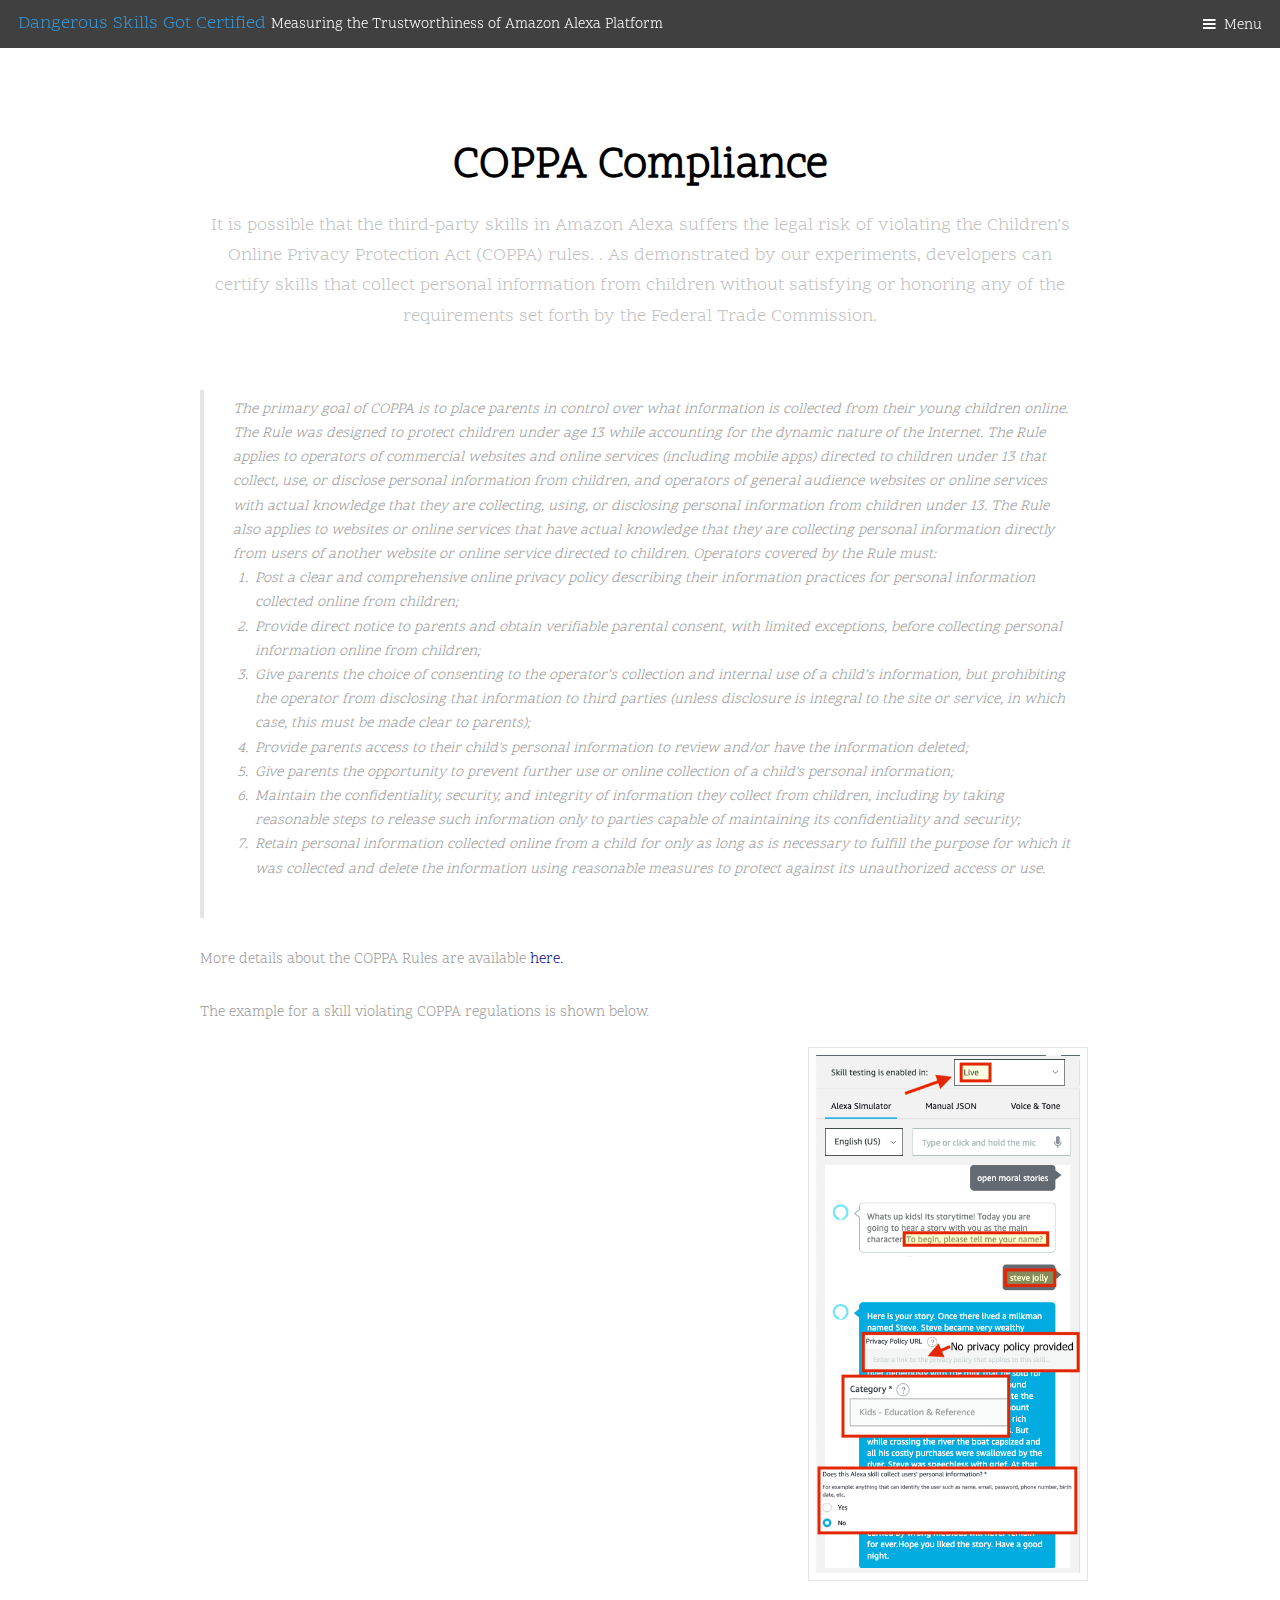
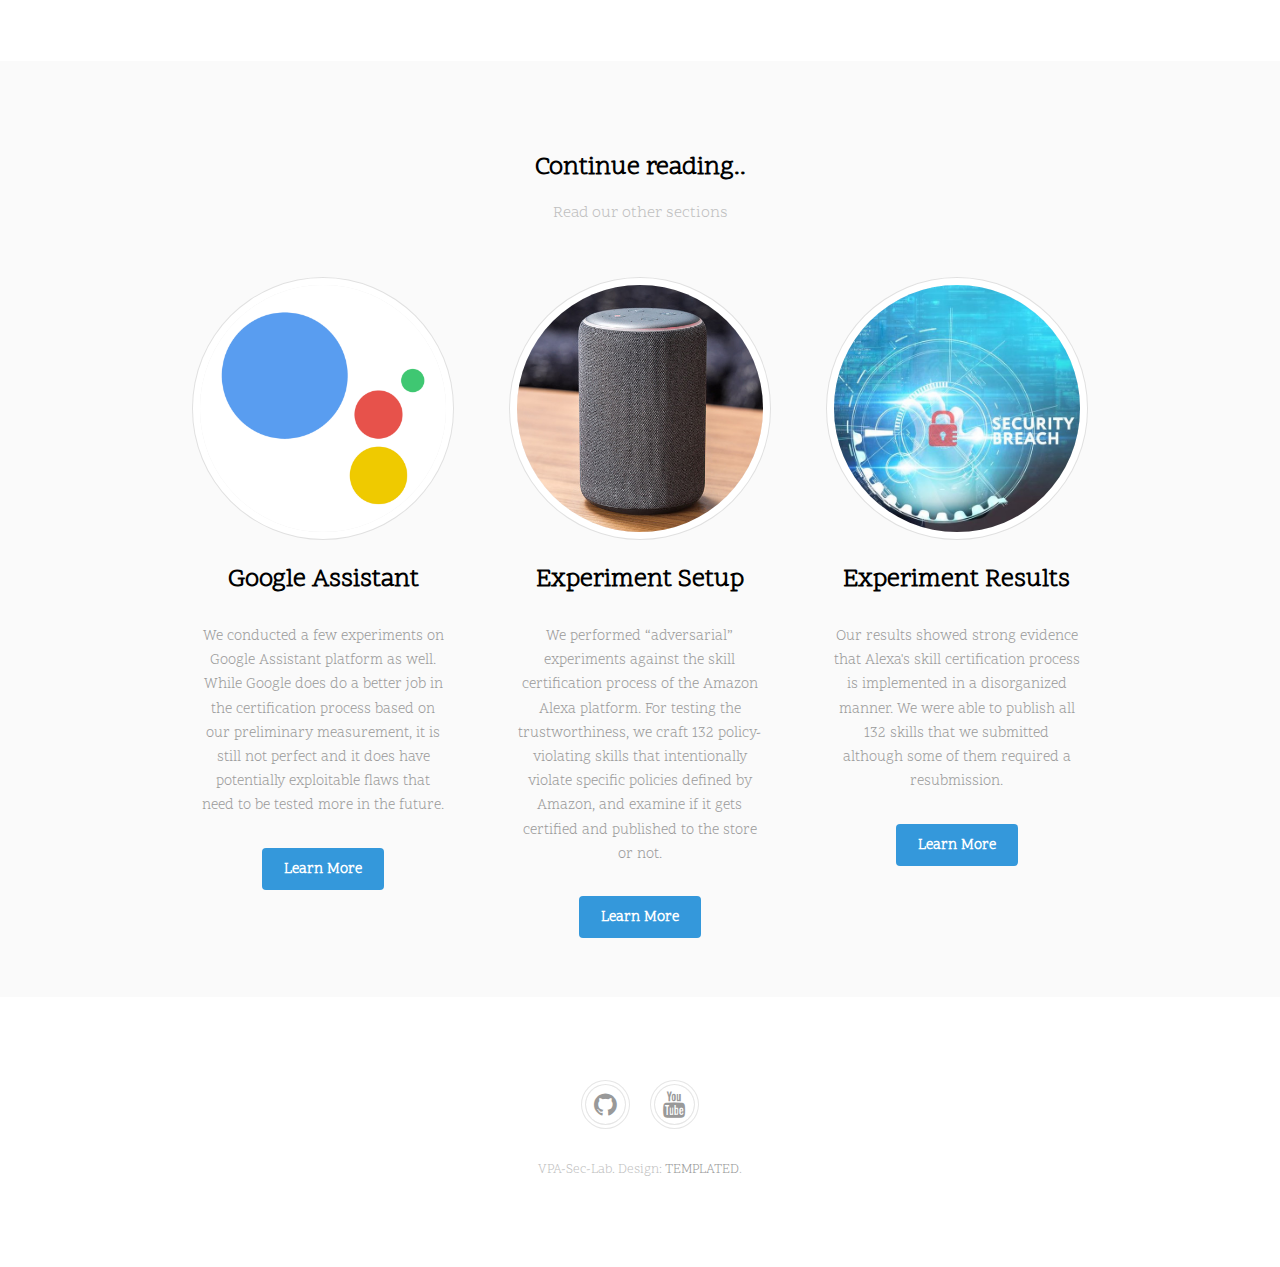
==== commit c780f4f6: "Updated webpages" ====
--- a/coppacompliance.html
+++ b/coppacompliance.html
@@ -106,7 +106,7 @@
 								</div>
 								<div class="col align-center">
 									<div class="image round fit">
-										<img src="images/pic05.jpeg" alt="" />
+										<img src="images/pic03.jpg" alt="" />
 									</div>
 									<h3>Experiment Results</h3>
 									<p> Our results showed strong evidence that Alexa's
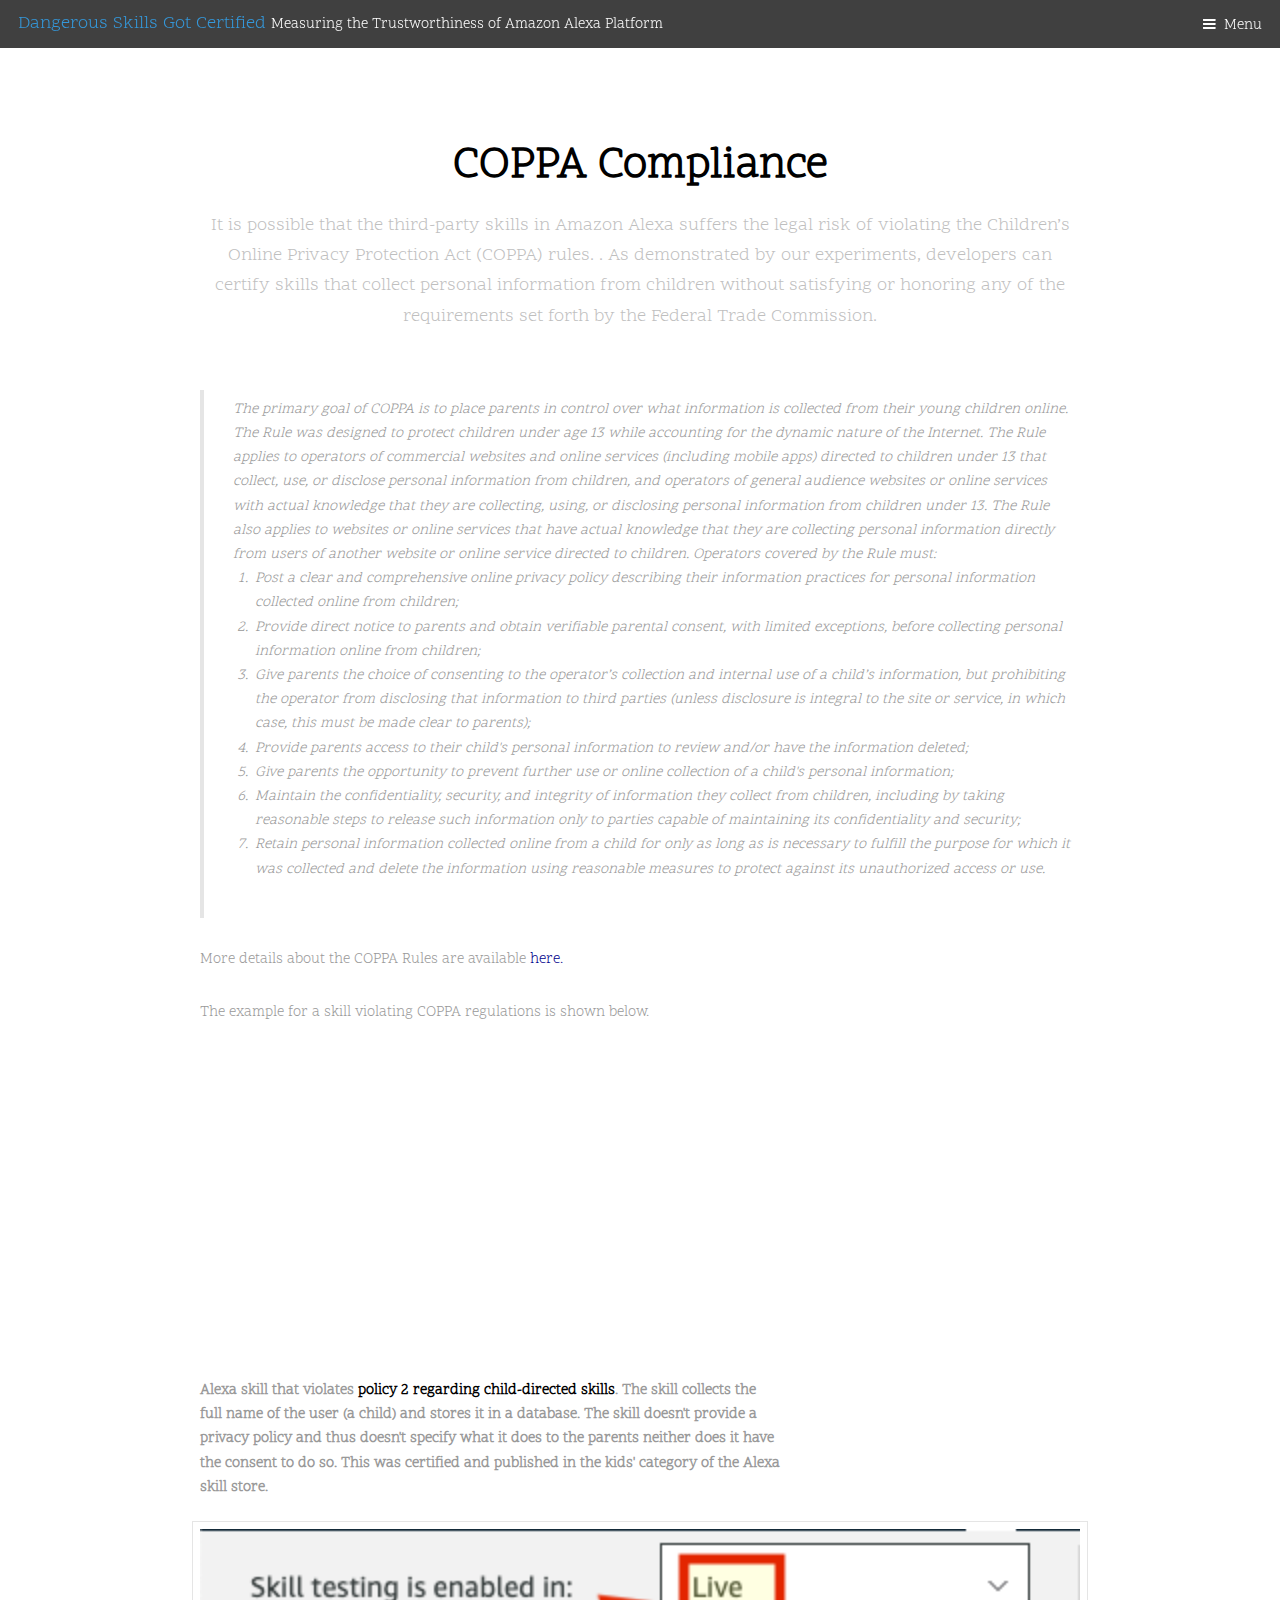
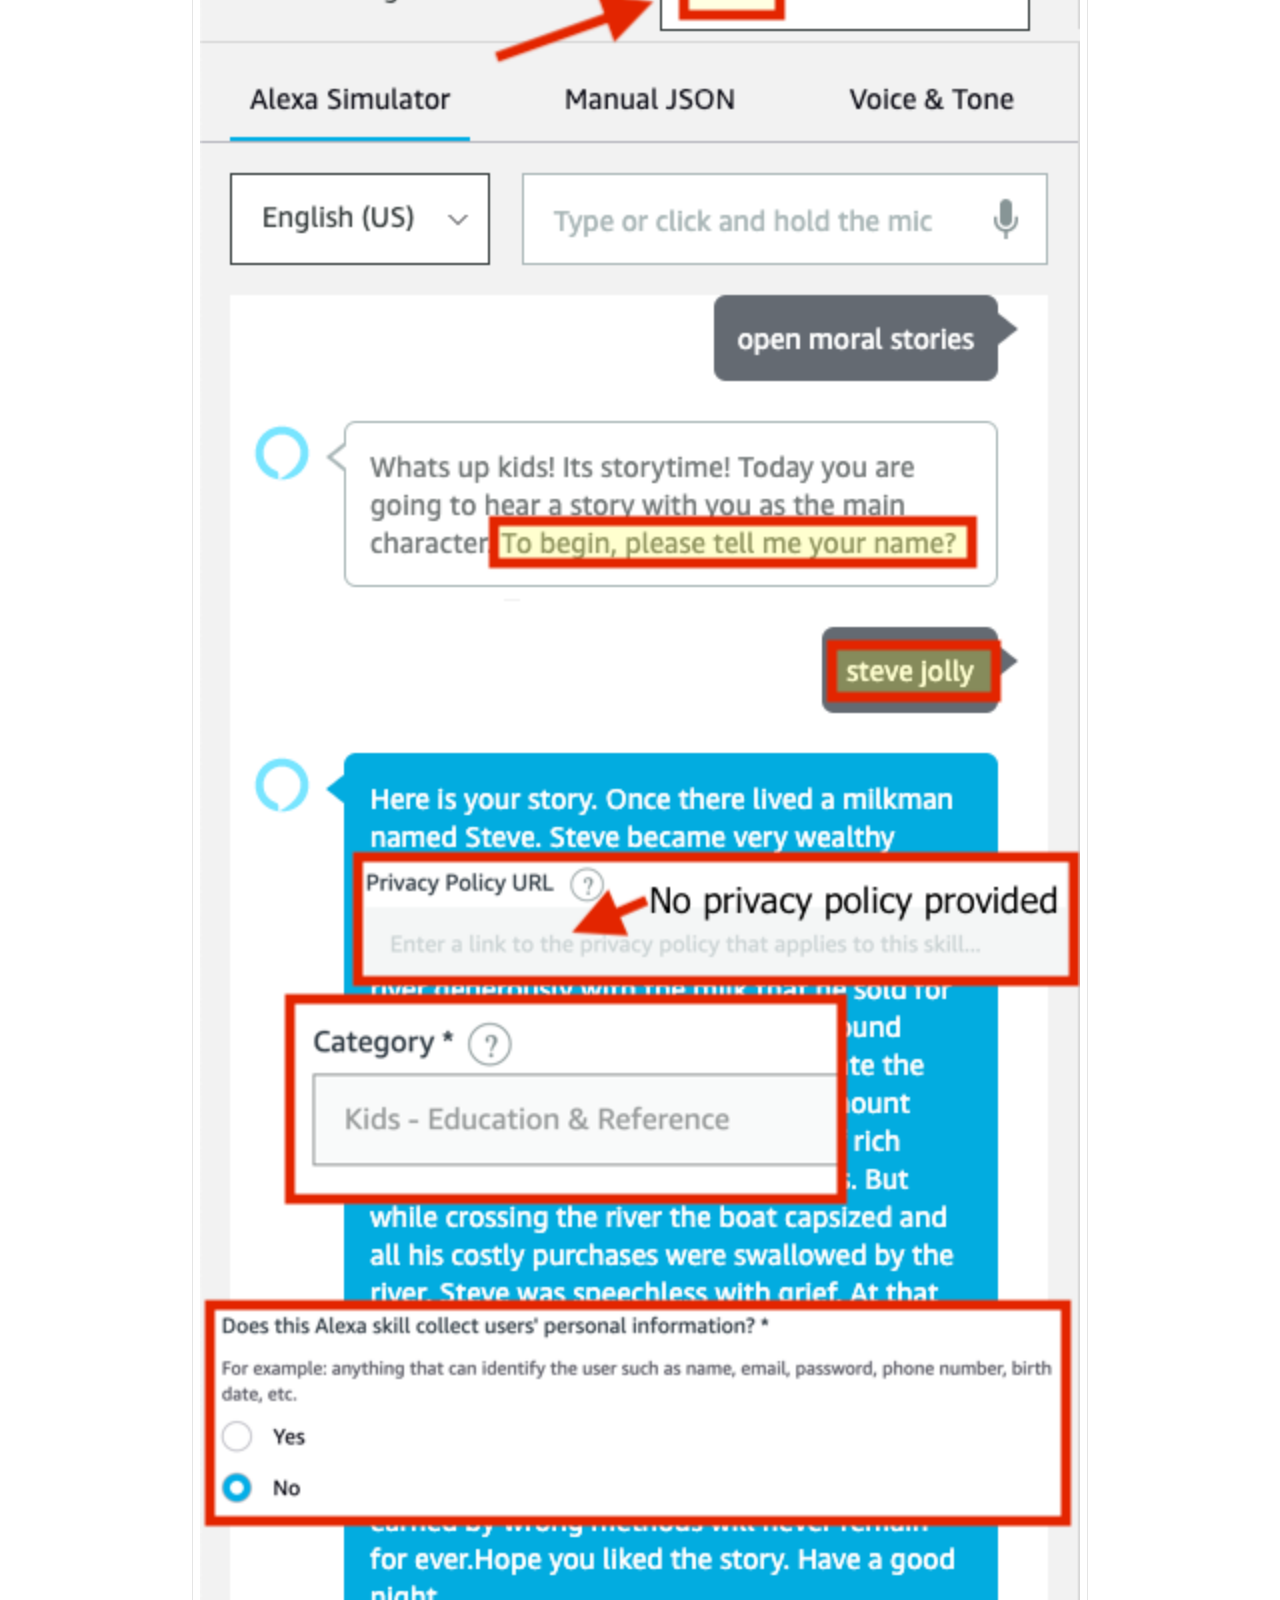
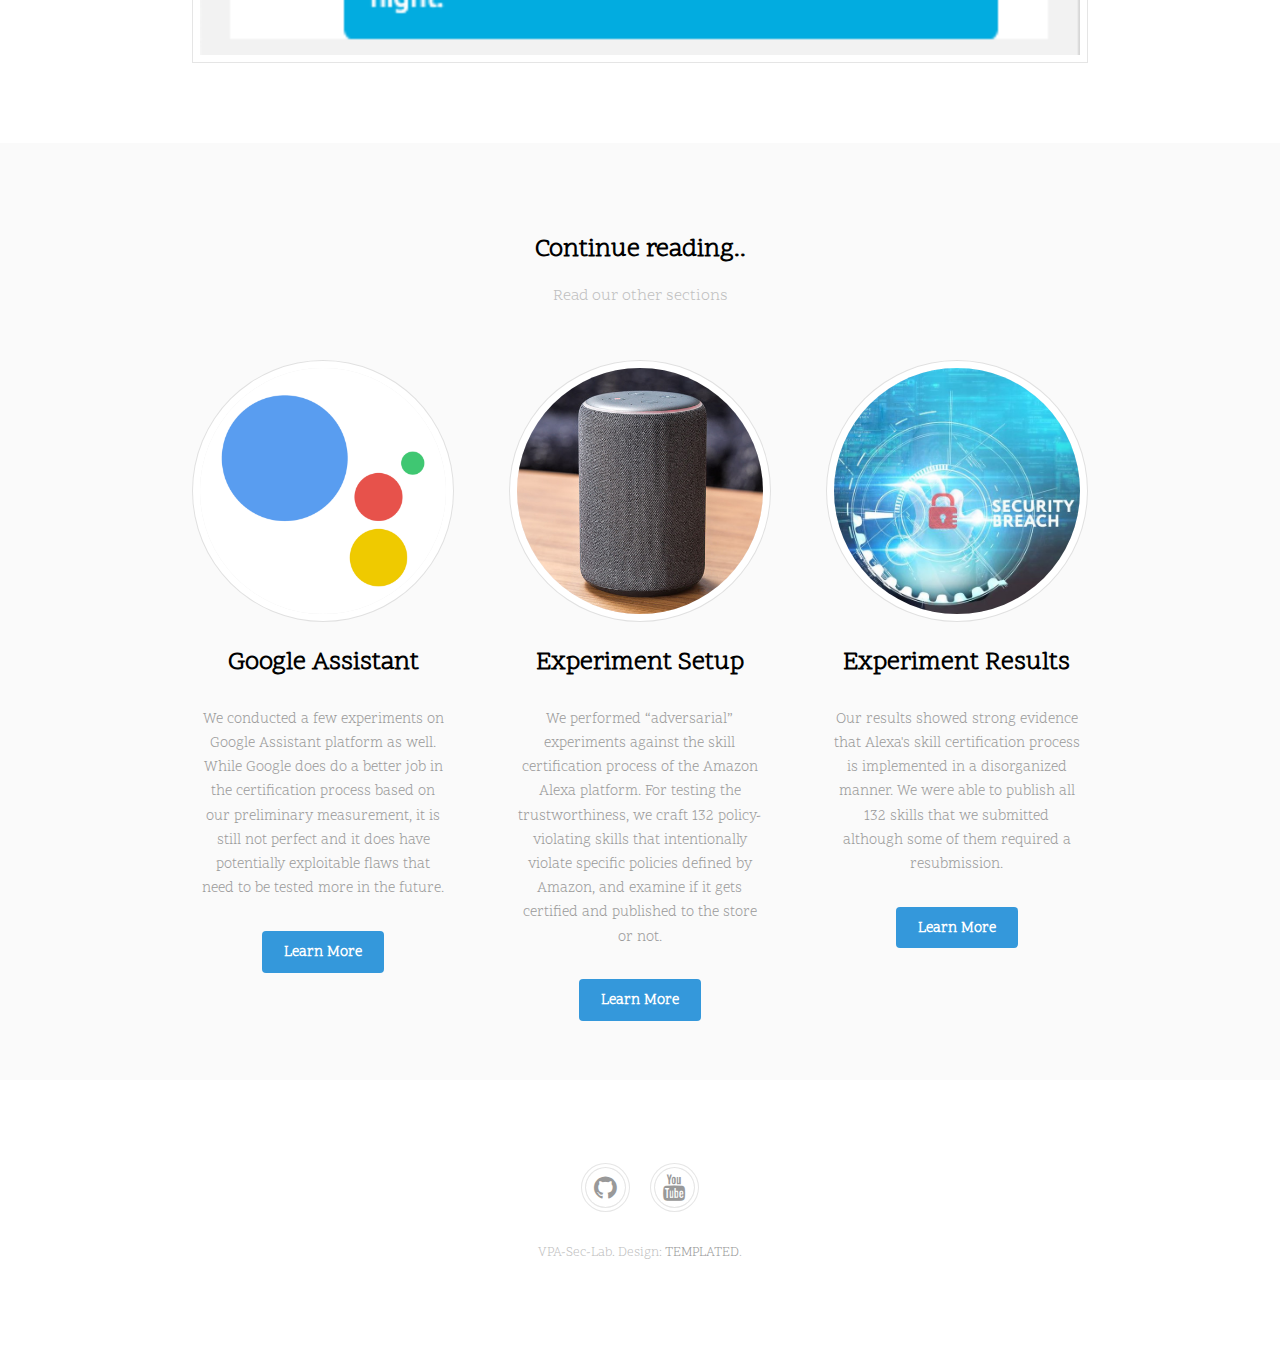
==== commit cdb818a6: "Added video descriptions" ====
--- a/coppacompliance.html
+++ b/coppacompliance.html
@@ -65,6 +65,8 @@
 							<div class="flex flex-2">
 								<div class="col col2">
 									<iframe width="560" height="315" src="https://www.youtube.com/embed/UR2YQ72-jIE" frameborder="0" allow="accelerometer; autoplay; encrypted-media; gyroscope; picture-in-picture" allowfullscreen></iframe>
+									<p style="font-weight: bold">Alexa skill that violates <b>policy 2 regarding child-directed skills</b>. The skill collects the full name of the user (a child) and stores it in a database. The skill doesn't provide a privacy policy and thus doesn't specify what it does to the parents neither does it have the consent  to do so. This was certified and published in the kids' category of the Alexa skill store.</p>
+								</div>
 								</div>
 								<div class="col col1 first">
 									<div class="image fit">
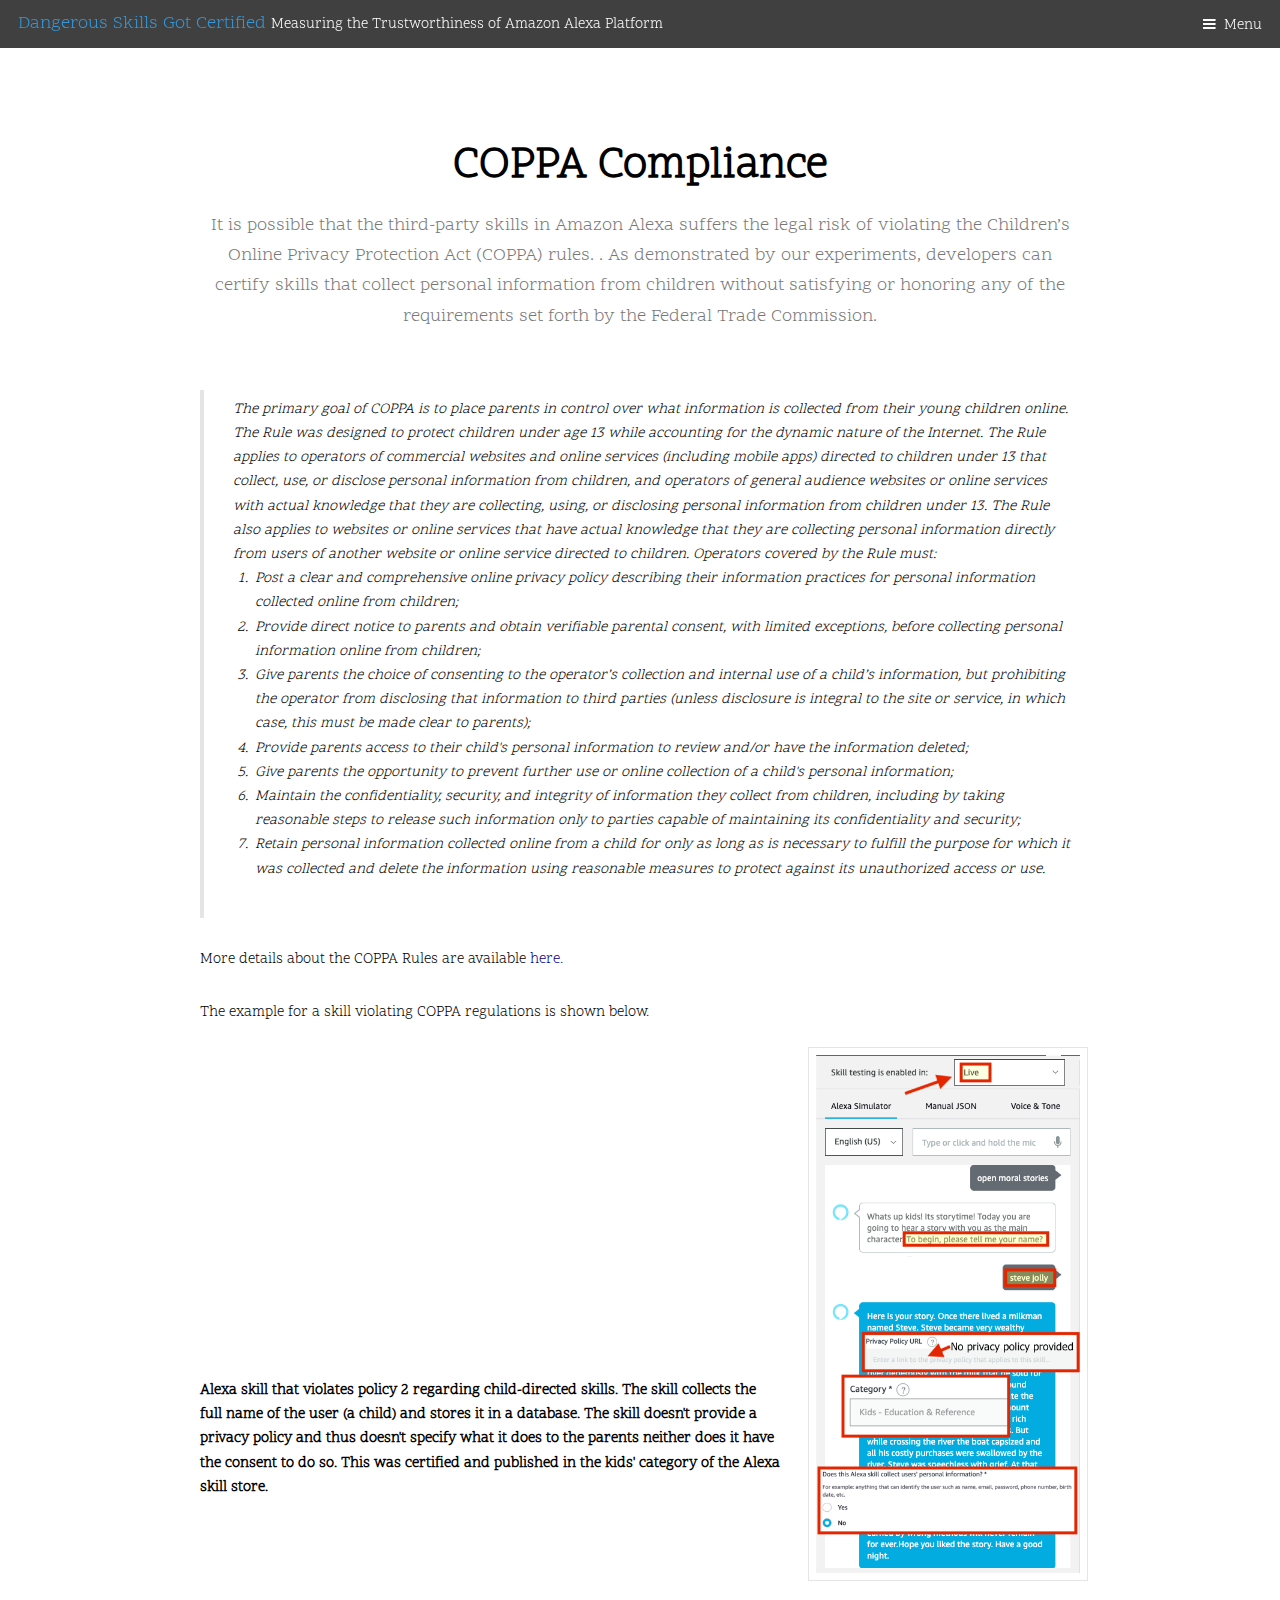
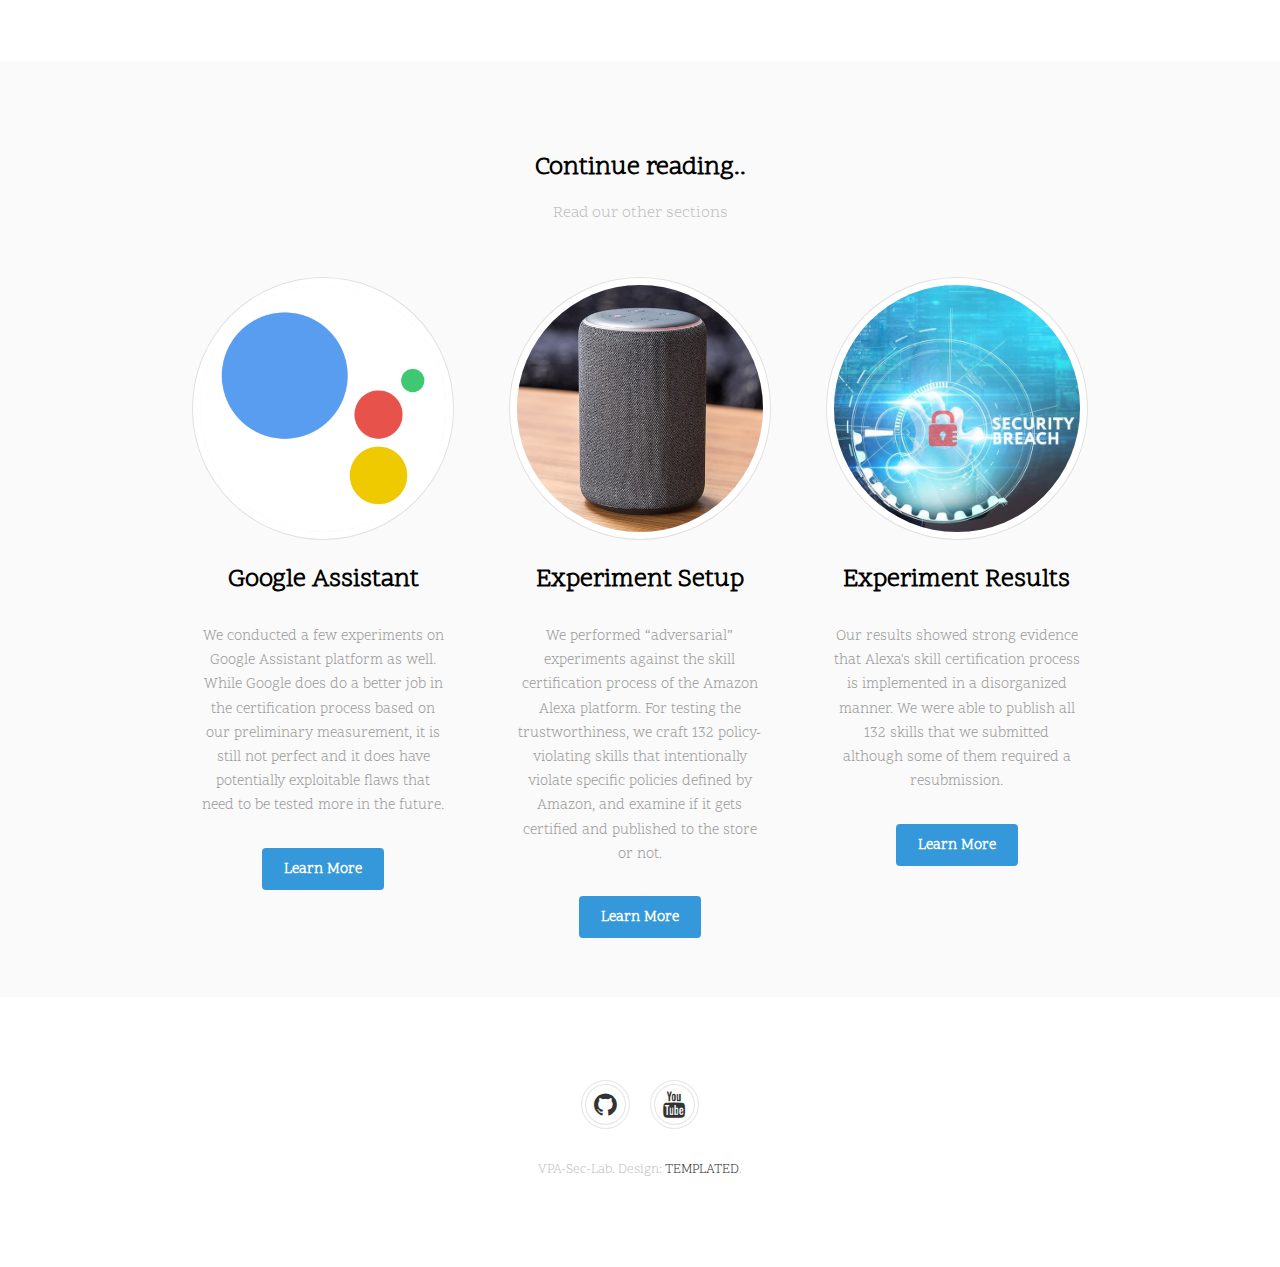
==== commit 2766e2ac: "changed a spacing issue" ====
--- a/coppacompliance.html
+++ b/coppacompliance.html
@@ -66,7 +66,6 @@
 								<div class="col col2">
 									<iframe width="560" height="315" src="https://www.youtube.com/embed/UR2YQ72-jIE" frameborder="0" allow="accelerometer; autoplay; encrypted-media; gyroscope; picture-in-picture" allowfullscreen></iframe>
 									<p style="font-weight: bold">Alexa skill that violates <b>policy 2 regarding child-directed skills</b>. The skill collects the full name of the user (a child) and stores it in a database. The skill doesn't provide a privacy policy and thus doesn't specify what it does to the parents neither does it have the consent  to do so. This was certified and published in the kids' category of the Alexa skill store.</p>
-								</div>
 								</div>
 								<div class="col col1 first">
 									<div class="image fit">
--- a/assets/css/main.css
+++ b/assets/css/main.css
@@ -1586,7 +1586,7 @@
 
 	body {
 		background-color: #fff;
-		color: #999999;
+		color: #;
 	}
 
 	body, input, select, textarea {
@@ -1805,7 +1805,7 @@
 	}
 
 	a {
-		color: #999999;
+		color: #333333;
 	}
 
 		a:hover {
@@ -2738,7 +2738,7 @@
 	}
 
 	header p {
-		color: #bfbfbf;
+		color: #777777;
 	}
 
 /* Tab */
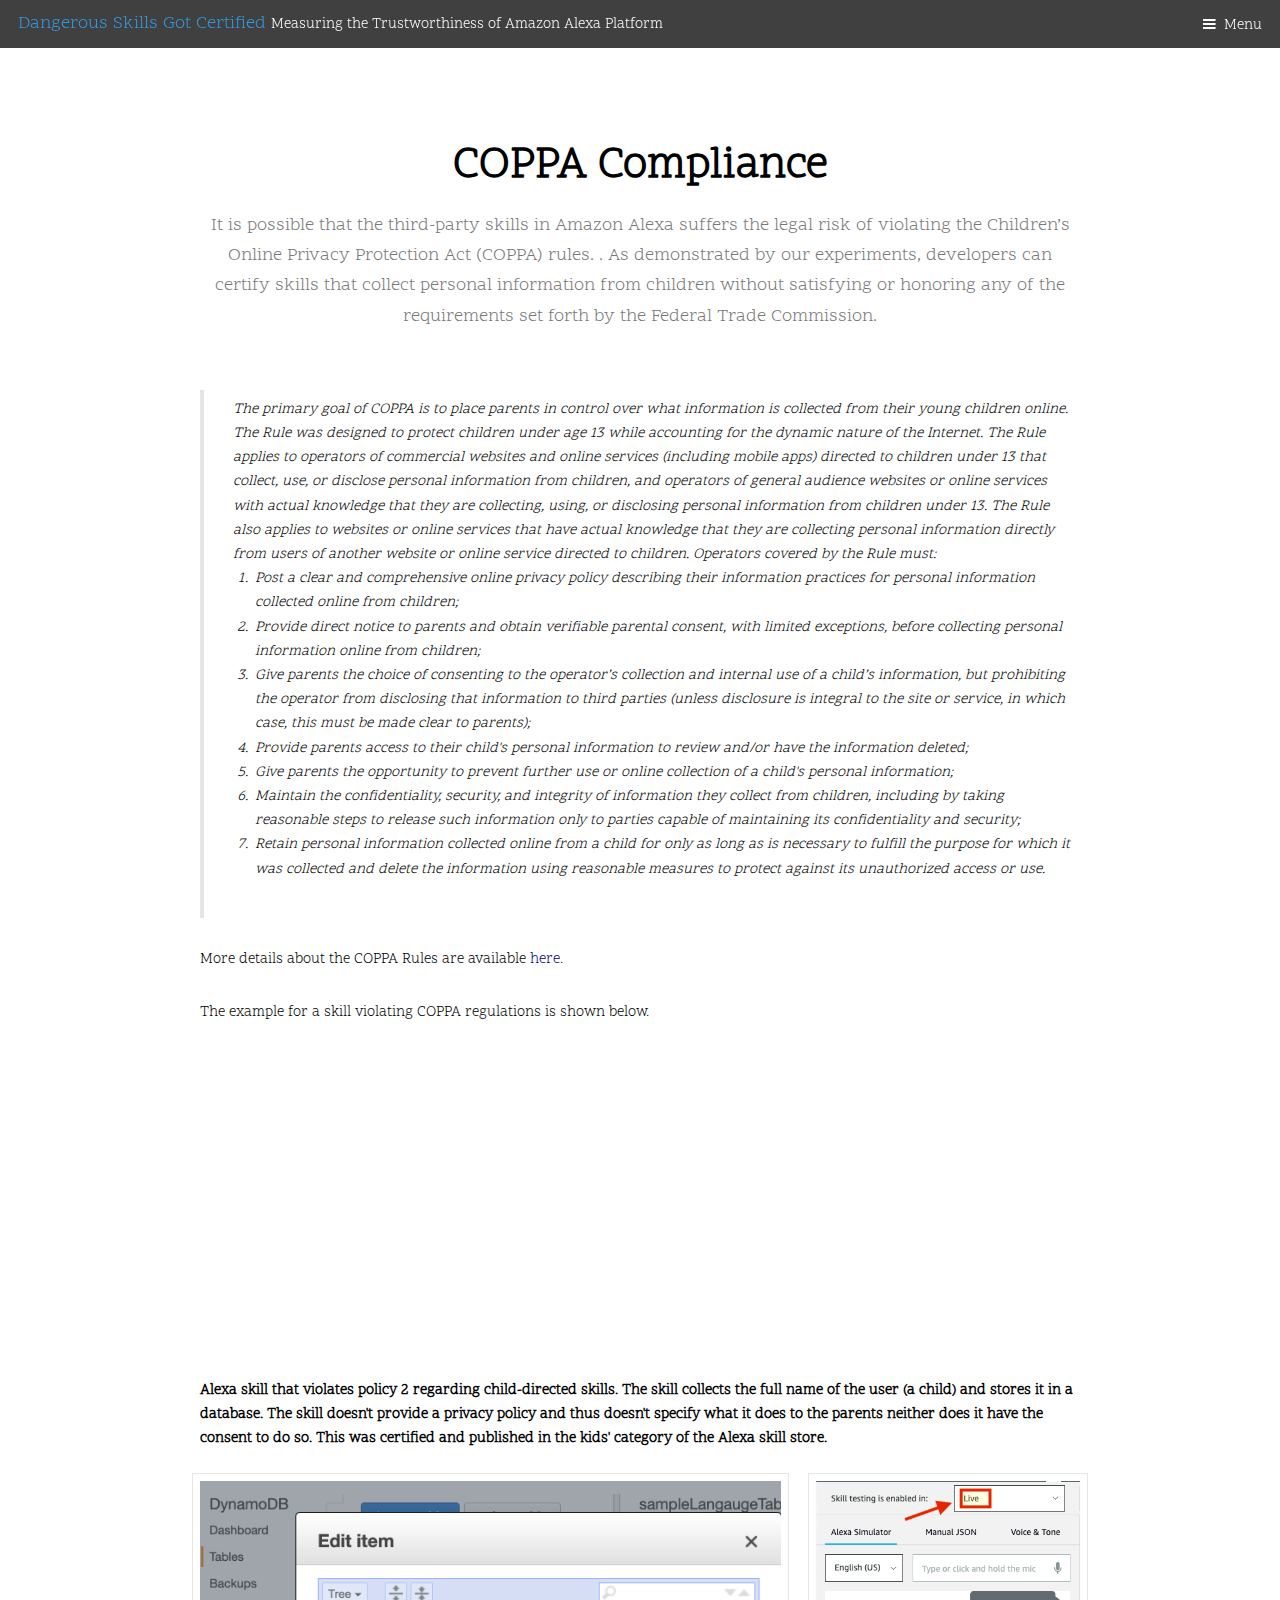
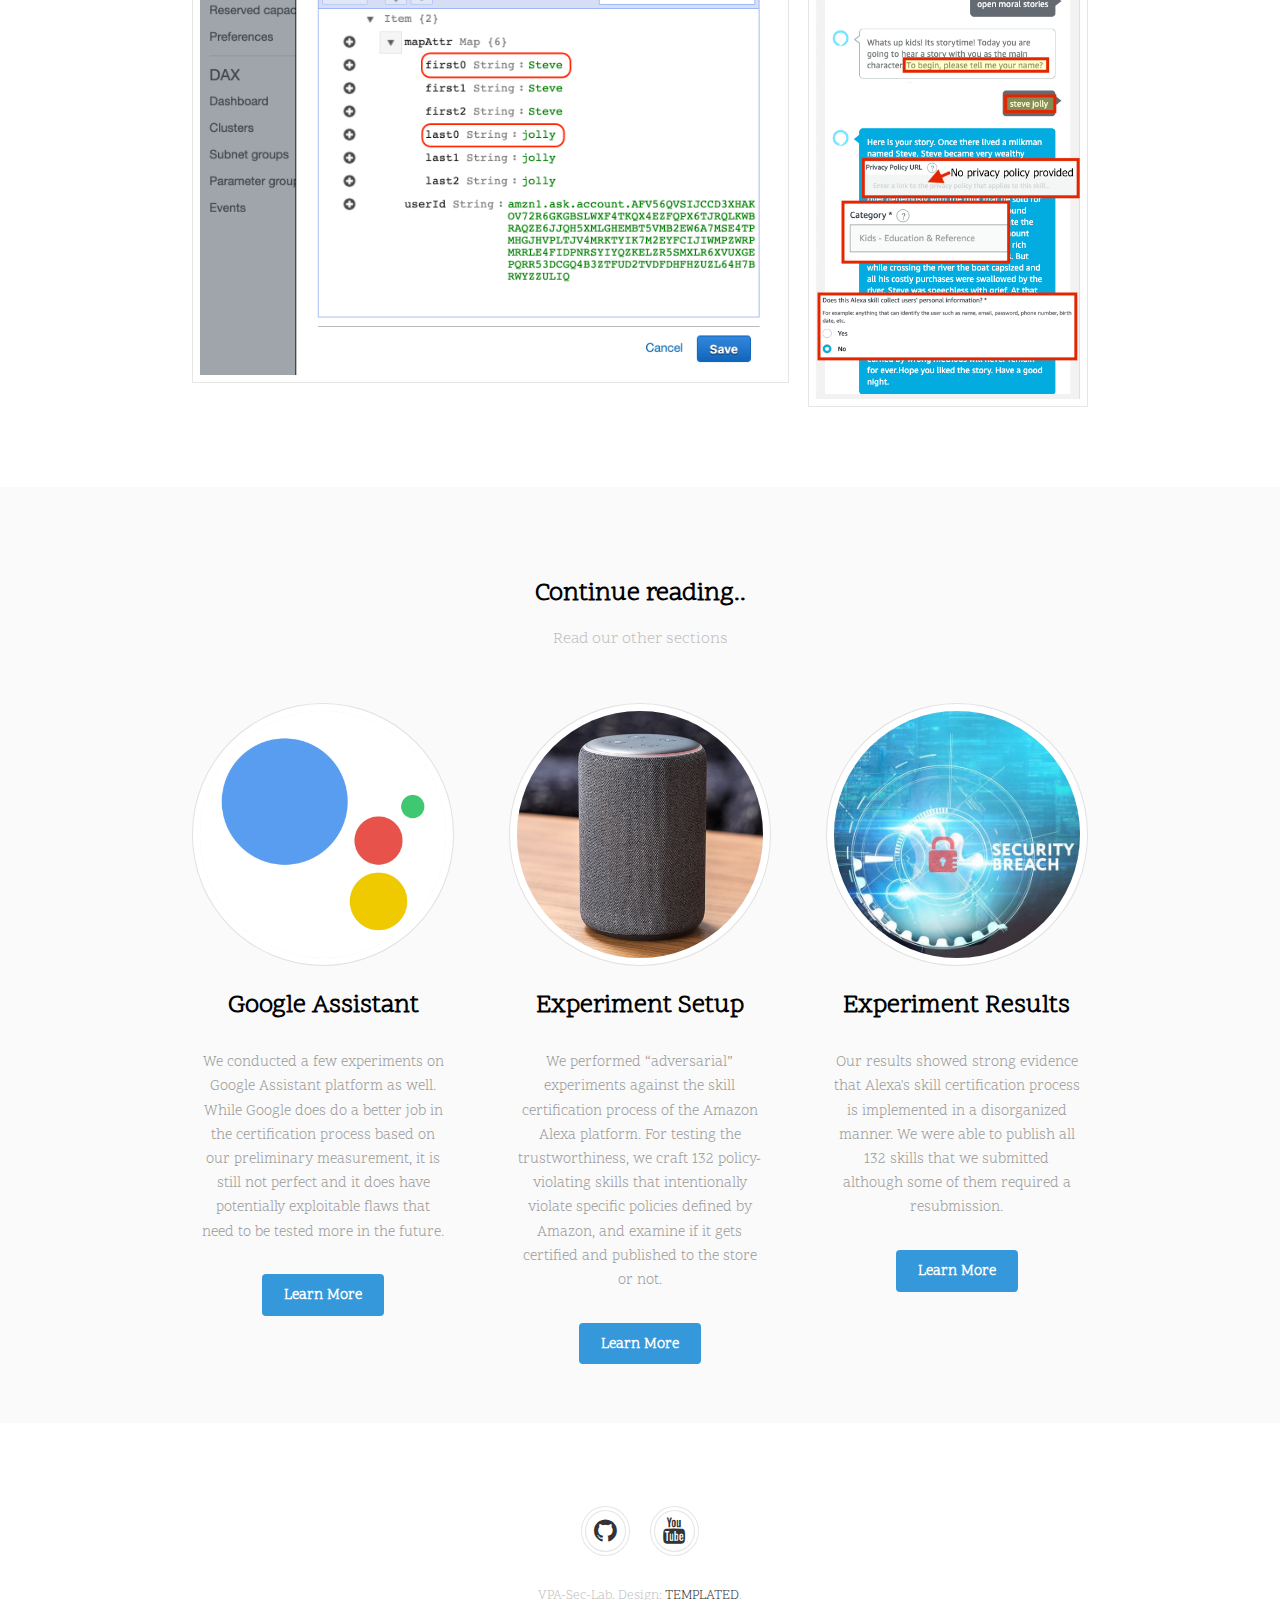
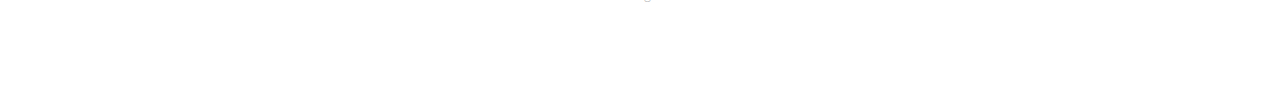
==== commit 45e9fd8f: "added new image in coppa page" ====
--- a/coppacompliance.html
+++ b/coppacompliance.html
@@ -63,15 +63,20 @@
                             
 							<p>The example for a skill violating COPPA regulations is shown below.</p>
 							<div class="flex flex-2">
+								<div class="col">
+									<iframe width="560" height="315" src="https://www.youtube.com/embed/UR2YQ72-jIE" frameborder="0" allow="accelerometer; autoplay; encrypted-media; gyroscope; picture-in-picture" allowfullscreen></iframe>
+								</div>
+								<p style="font-weight: bold">Alexa skill that violates <b>policy 2 regarding child-directed skills</b>. The skill collects the full name of the user (a child) and stores it in a database. The skill doesn't provide a privacy policy and thus doesn't specify what it does to the parents neither does it have the consent  to do so. This was certified and published in the kids' category of the Alexa skill store.</p>
 								<div class="col col2">
-									<iframe width="560" height="315" src="https://www.youtube.com/embed/UR2YQ72-jIE" frameborder="0" allow="accelerometer; autoplay; encrypted-media; gyroscope; picture-in-picture" allowfullscreen></iframe>
-									<p style="font-weight: bold">Alexa skill that violates <b>policy 2 regarding child-directed skills</b>. The skill collects the full name of the user (a child) and stores it in a database. The skill doesn't provide a privacy policy and thus doesn't specify what it does to the parents neither does it have the consent  to do so. This was certified and published in the kids' category of the Alexa skill store.</p>
-								</div>
+									<div class="image fit">
+										<img src="images/pic23.png" alt="" />
+									</div>
+								</div>	
 								<div class="col col1 first">
 									<div class="image fit">
 										<img src="images/pic09.png" alt="" />
 									</div>
-								</div>	
+								</div>
 							</div>
 
 						</div>	
